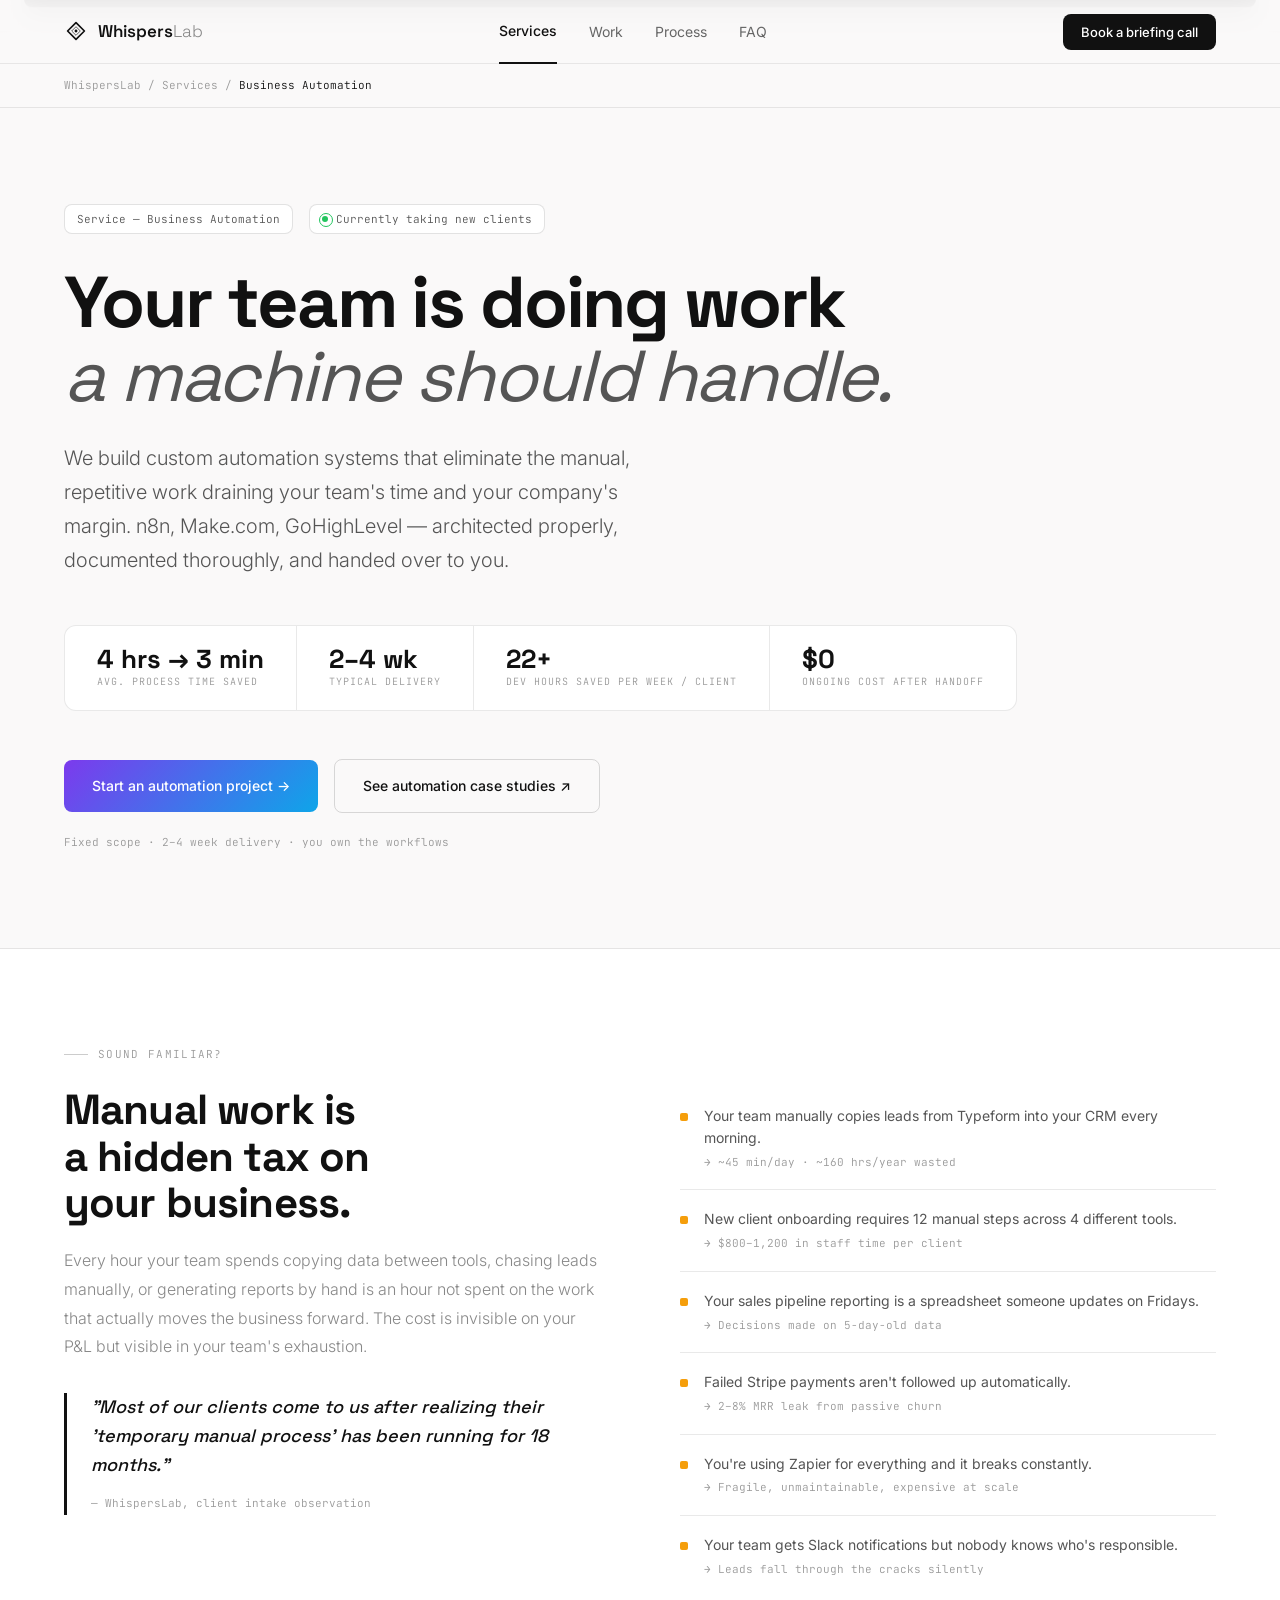
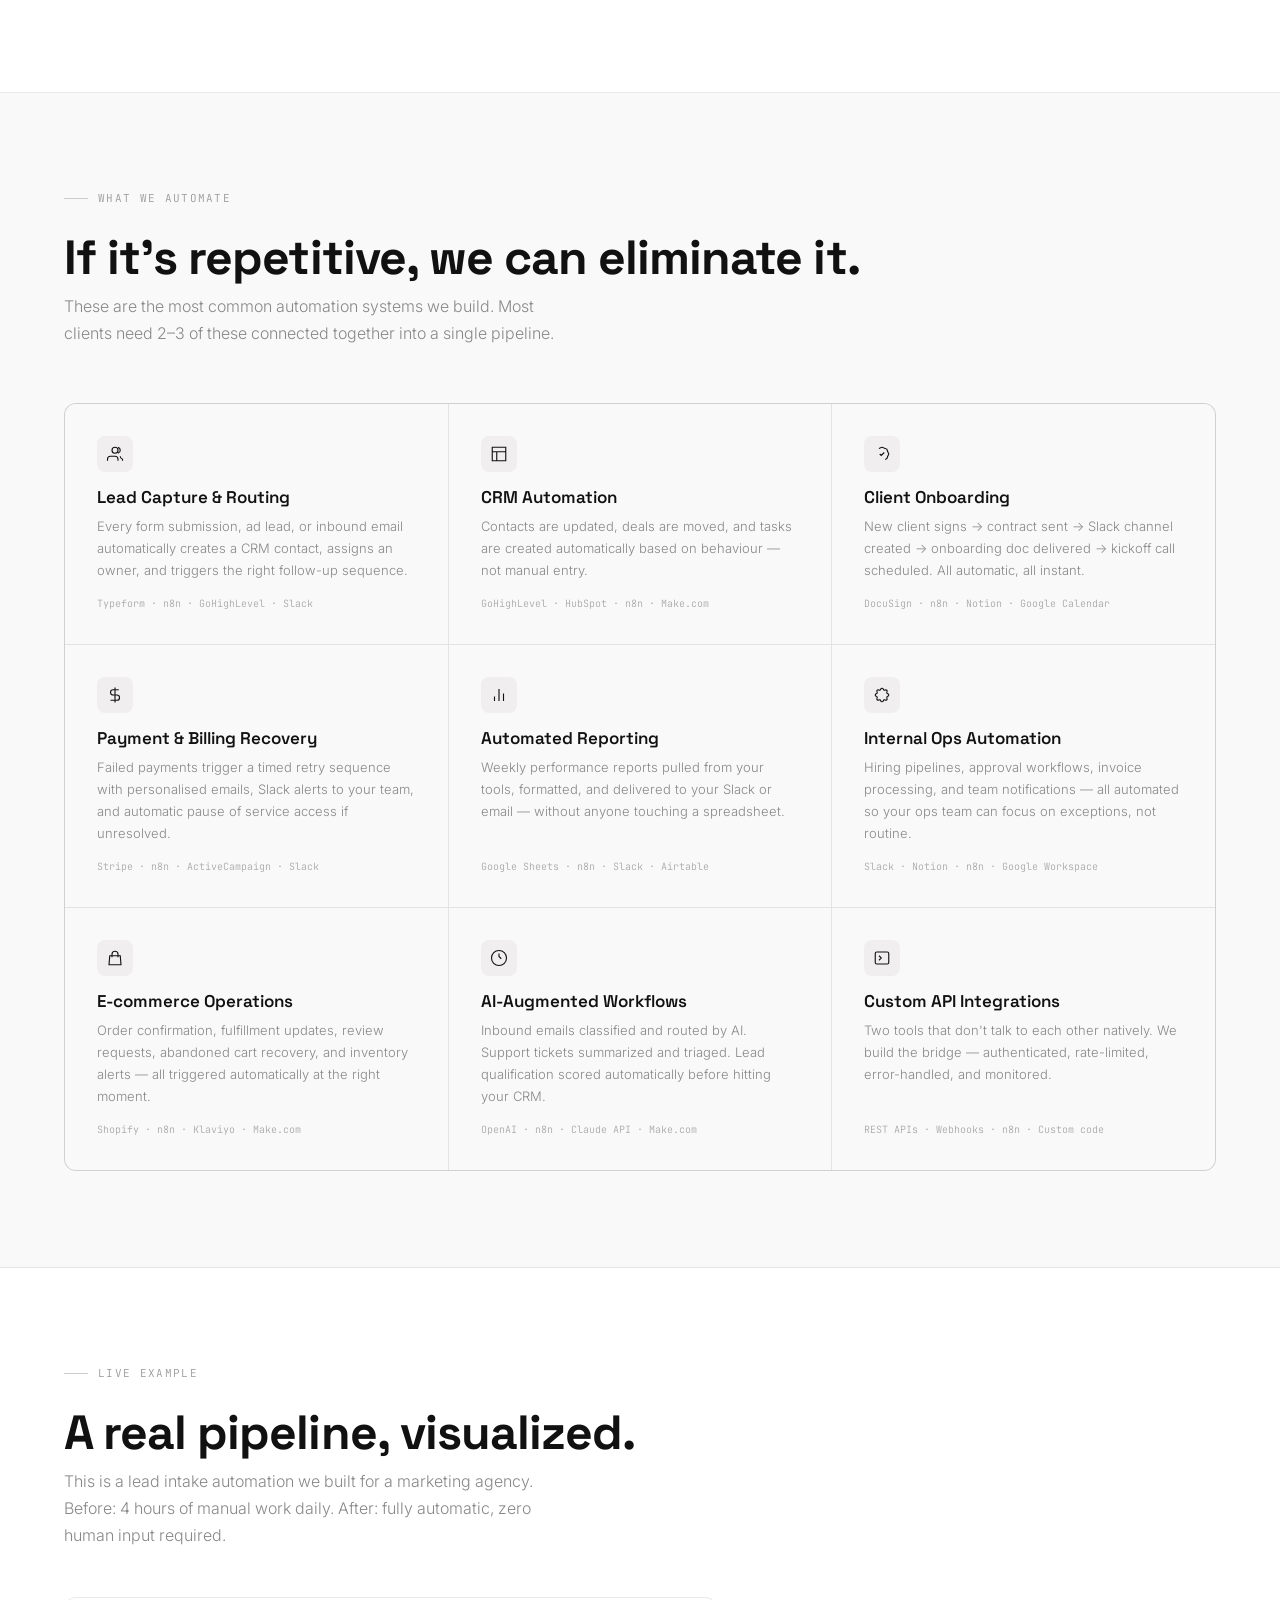
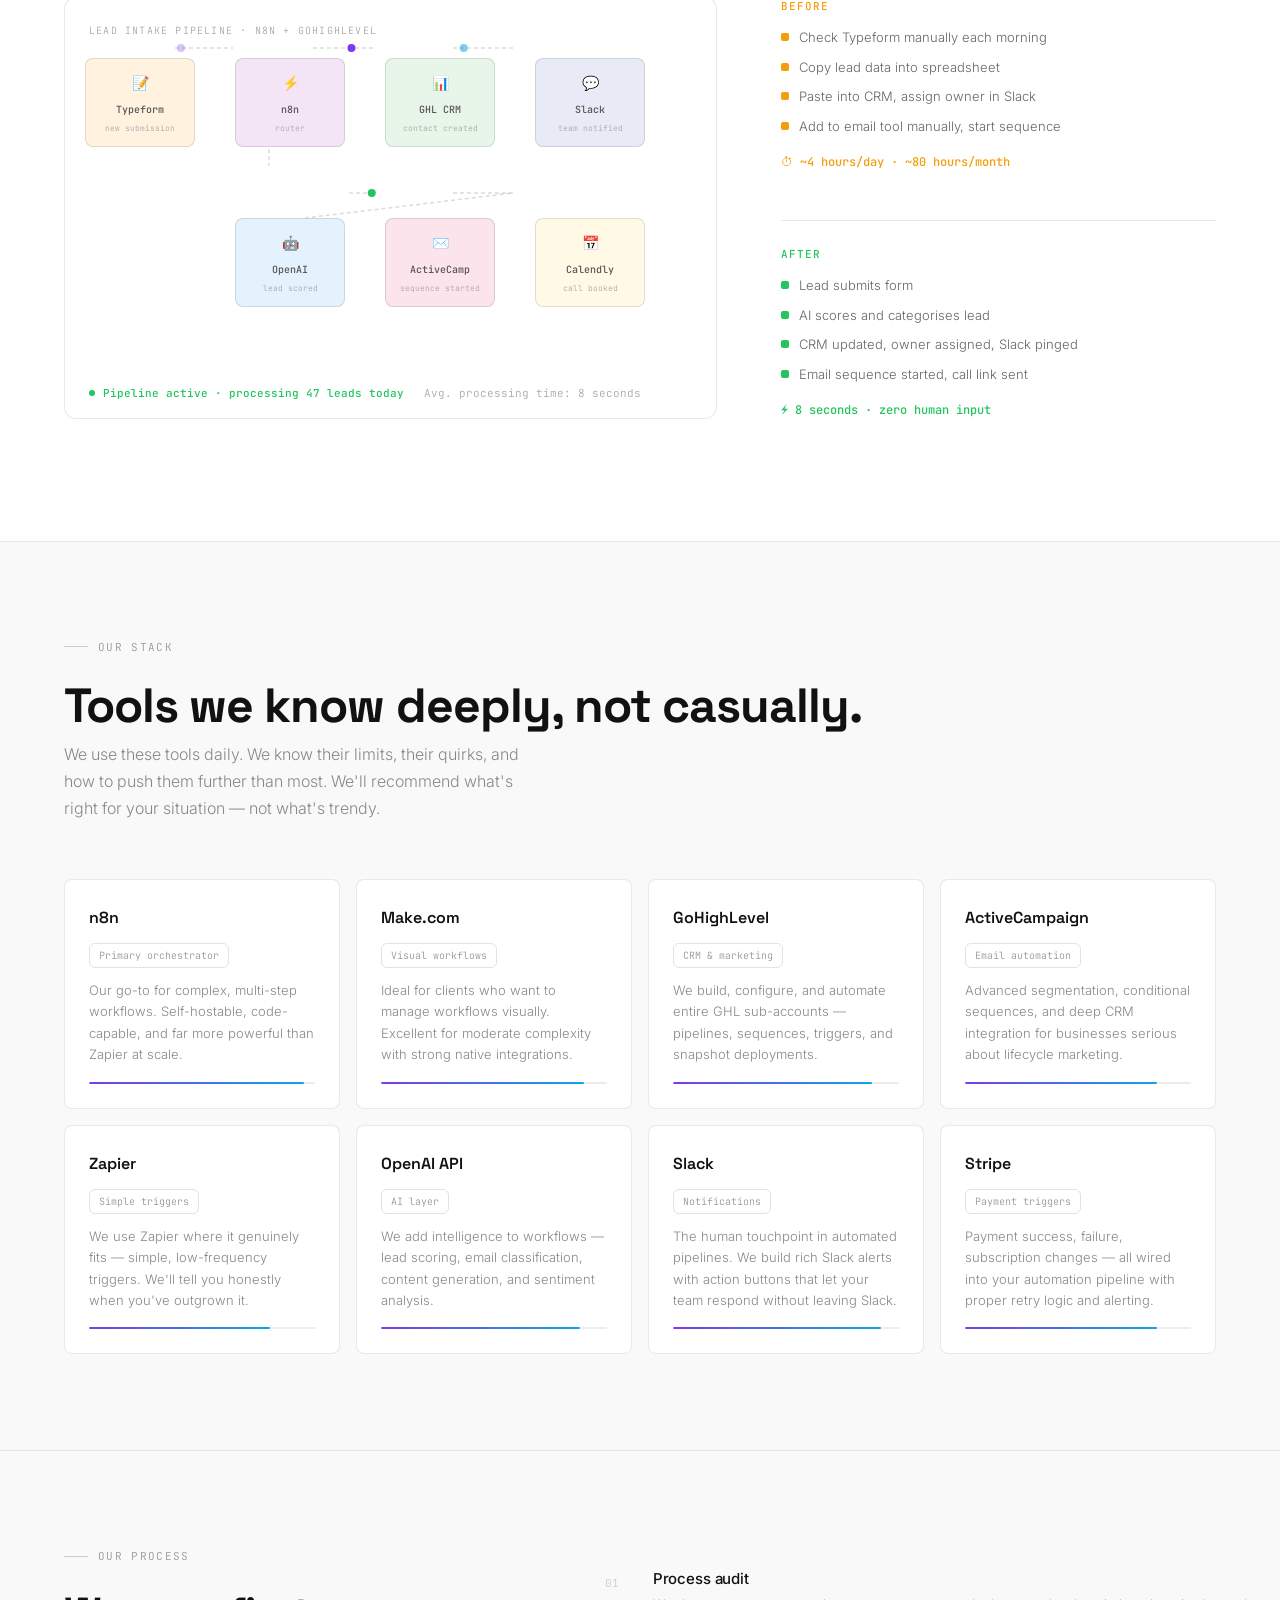
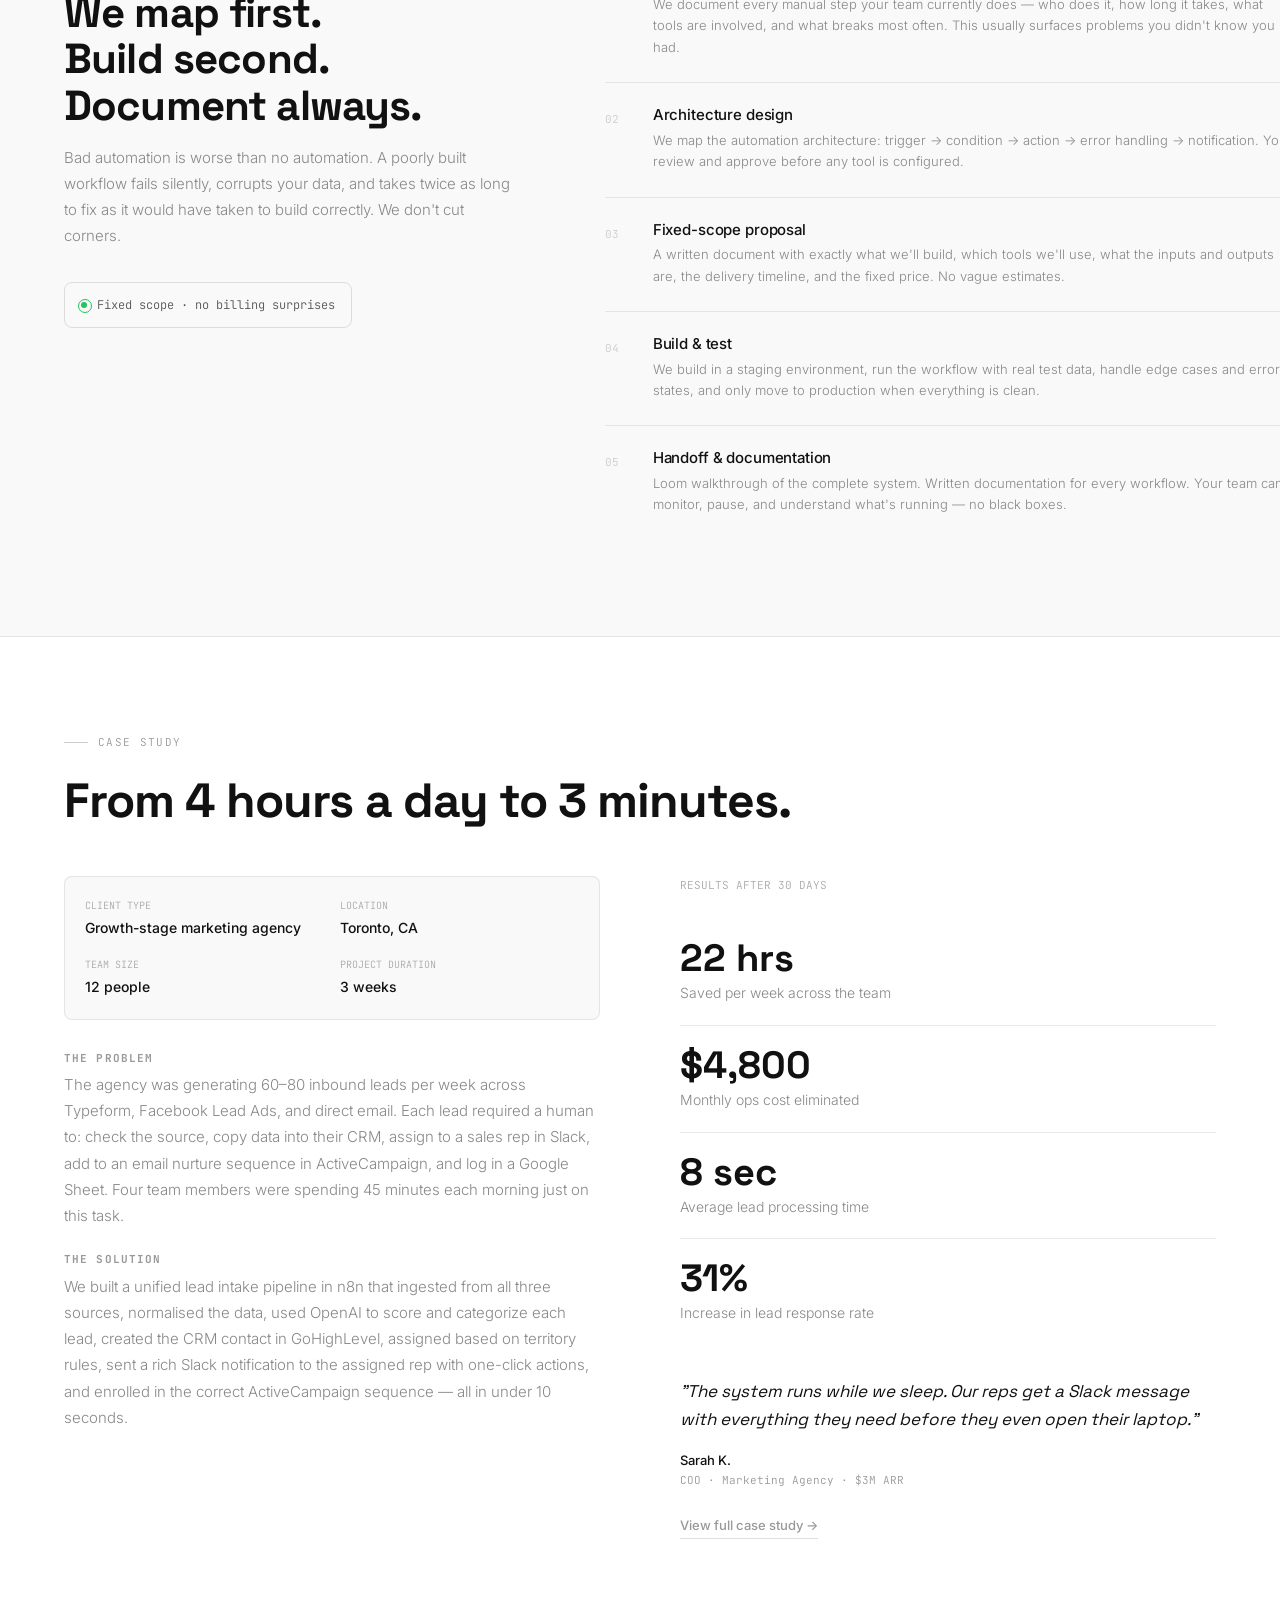
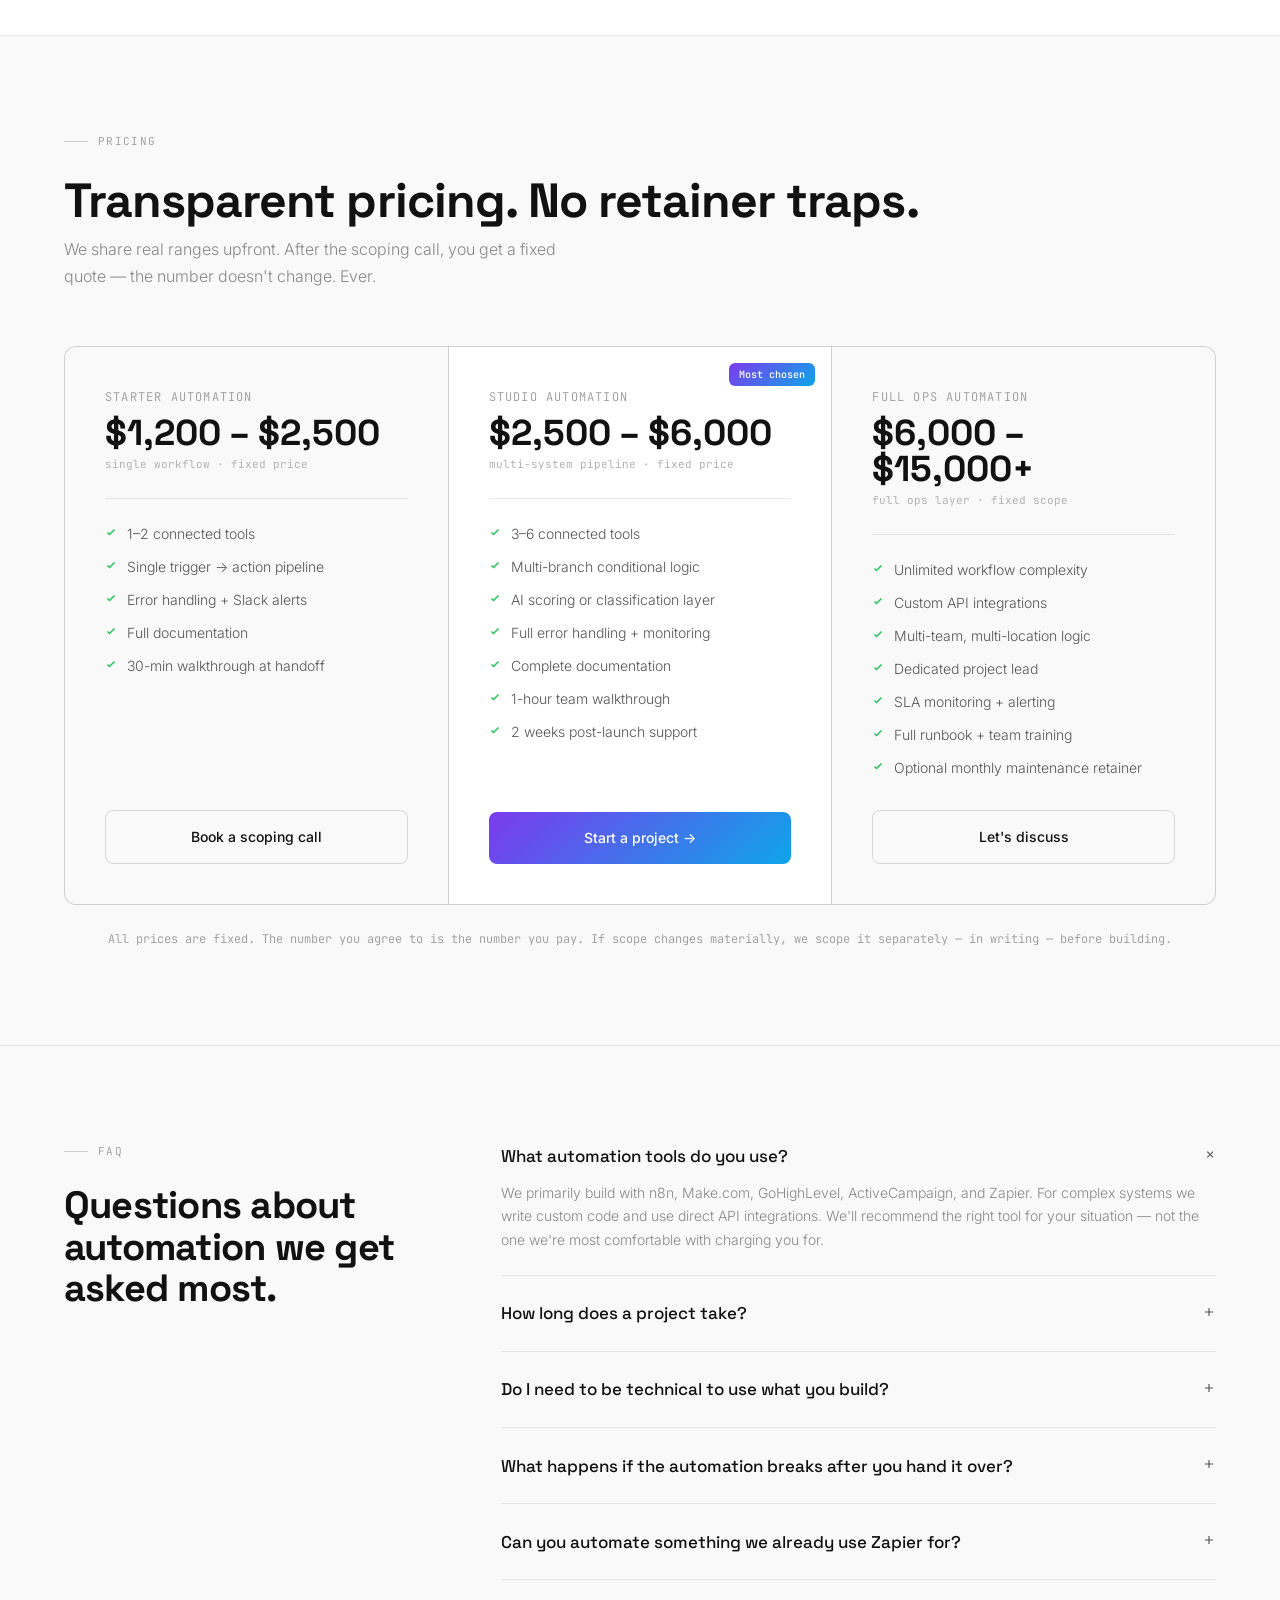
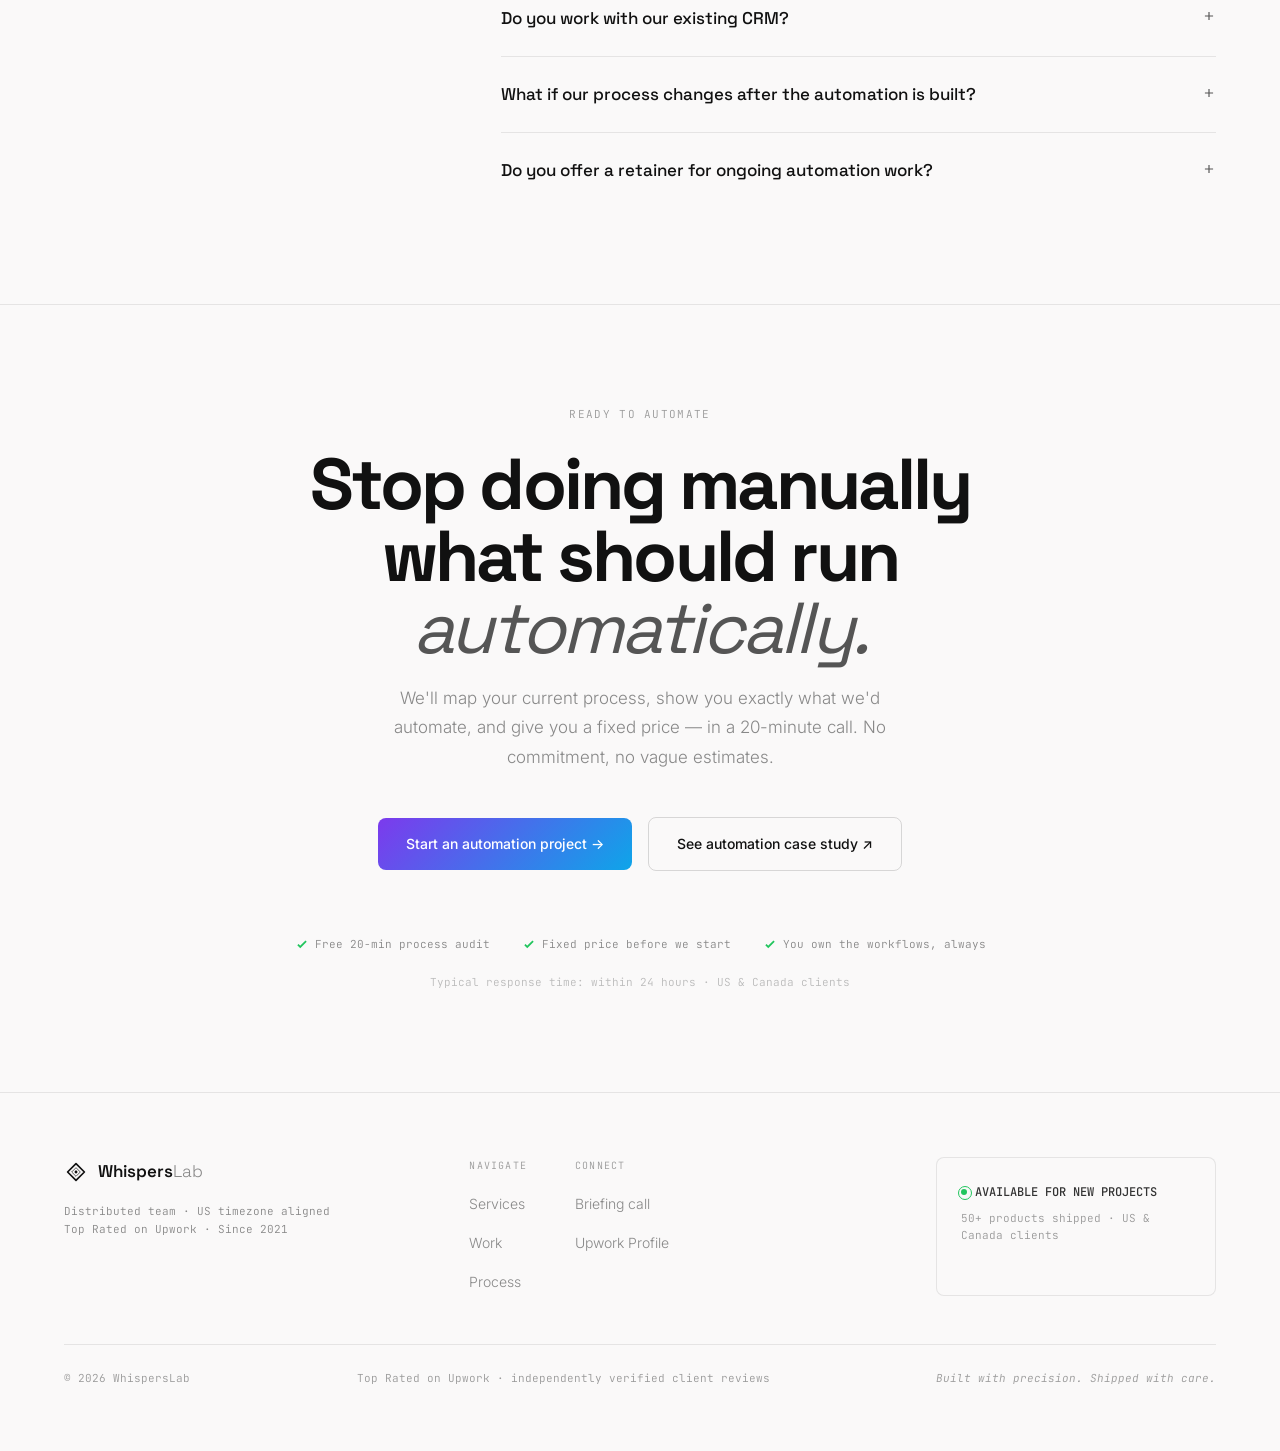
==== automation.html @ dc3f870b "feat: initialize Whispers Lab homepage project Set up the project structure with Vite, React, Tailwi" ====
<!DOCTYPE html>
<html lang="en">
<head>
  <meta charset="UTF-8">
  <meta name="viewport" content="width=device-width, initial-scale=1.0">
  <title>Business Automation Services — WhispersLab | n8n, Make.com, GoHighLevel</title>
  <meta name="description" content="WhispersLab builds custom business automation systems using n8n, Make.com, GoHighLevel, and ActiveCampaign. We turn hours of manual work into minutes — fixed scope, dedicated team, US & Canada clients.">
  <meta name="keywords" content="business automation agency, n8n automation, GoHighLevel automation, Make.com workflows, workflow automation for agencies, CRM automation, lead automation, marketing automation agency">
  <meta property="og:title" content="Business Automation Services — WhispersLab">
  <meta property="og:description" content="Custom automation systems that run your business while you sleep. n8n, Make.com, GoHighLevel — fixed scope, real team.">
  <meta property="og:type" content="website">
  <link rel="canonical" href="https://whisperslab.com/services/automation">

  <!-- Google Fonts -->
  <link rel="preconnect" href="https://fonts.googleapis.com">
  <link rel="preconnect" href="https://fonts.gstatic.com" crossorigin>
  <link href="https://fonts.googleapis.com/css2?family=Space+Grotesk:wght@400;500;600;700&family=Inter:wght@300;400;500;600&family=JetBrains+Mono:wght@400;500&display=swap" rel="stylesheet">

  <style>
    :root {
      --bg: #faf9f9;
      --bg-2: #ffffff;
      --bg-3: #f5f3f3;
      --text: #111111;
      --text-2: #555555;
      --text-3: #888888;
      --text-4: #aaaaaa;
      --border: rgba(17,17,17,0.09);
      --border-2: rgba(17,17,17,0.15);
      --accent: #7c3aed;
      --accent-2: #0ea5e9;
      --green: #22c55e;
      --amber: #f59e0b;
      --gradient: linear-gradient(135deg, #7c3aed, #0ea5e9);
    }

    * {
      box-sizing: border-box;
      margin: 0;
      padding: 0;
    }

    html {
      scroll-behavior: smooth;
    }

    body {
      background-color: var(--bg);
      color: var(--text-2);
      font-family: 'Inter', sans-serif;
      font-weight: 300;
      line-height: 1.7;
      text-align: left;
      -webkit-font-smoothing: antialiased;
    }

    /* Container Utility */
    .container {
      width: 100%;
      max-width: 1280px;
      margin: 0 auto;
      padding: 0 64px;
    }

    @media (max-width: 768px) {
      .container {
        padding: 0 24px;
      }
    }

    /* Typography & Display */
    h1, h2, h3, h4 {
      font-family: 'Space Grotesk', sans-serif;
      font-weight: 700;
      color: var(--text);
      line-height: 1.1;
    }

    .italic-serif {
      font-family: 'Space Grotesk', sans-serif;
      font-style: italic;
      font-weight: 400;
      color: var(--text-2);
    }

    .mono {
      font-family: 'JetBrains Mono', monospace;
      font-weight: 400;
      font-size: 11px;
    }

    /* Section Styling */
    section {
      padding: 96px 0;
      border-bottom: 1px solid var(--border);
    }

    /* Section Headers */
    .section-label {
      display: flex;
      align-items: center;
      gap: 10px;
      margin-bottom: 24px;
    }

    .label-line {
      width: 24px;
      height: 1px;
      background: #cccccc;
      flex-shrink: 0;
    }

    .label-text {
      font-family: 'JetBrains Mono', monospace;
      font-size: 11px;
      color: #999999;
      text-transform: uppercase;
      letter-spacing: 0.12em;
    }

    /* Primary and Secondary CTA Buttons */
    .btn-primary {
      display: inline-flex;
      align-items: center;
      justify-content: center;
      background: var(--gradient);
      color: #ffffff;
      font-family: 'Inter', sans-serif;
      font-weight: 500;
      font-size: 14px;
      padding: 14px 28px;
      border-radius: 8px;
      text-decoration: none;
      transition: opacity 0.2s ease, transform 0.2s ease;
      border: none;
      cursor: pointer;
    }

    .btn-primary:hover {
      opacity: 0.95;
      transform: translateY(-1px);
    }

    .btn-primary:active {
      transform: translateY(1px);
    }

    .btn-secondary {
      display: inline-flex;
      align-items: center;
      justify-content: center;
      background: #111111;
      color: #ffffff;
      font-family: 'Inter', sans-serif;
      font-weight: 500;
      font-size: 14px;
      padding: 14px 28px;
      border-radius: 8px;
      text-decoration: none;
      transition: background 0.2s ease, transform 0.2s ease;
      border: none;
      cursor: pointer;
    }

    .btn-secondary:hover {
      background: #252528;
      transform: translateY(-1px);
    }

    .btn-secondary:active {
      transform: translateY(1px);
    }

    .btn-outline {
      display: inline-flex;
      align-items: center;
      justify-content: center;
      background: transparent;
      color: var(--text);
      font-family: 'Inter', sans-serif;
      font-weight: 500;
      font-size: 14px;
      padding: 14px 28px;
      border-radius: 8px;
      border: 1px solid var(--border-2);
      text-decoration: none;
      transition: background 0.2s, border-color 0.2s, transform 0.2s;
    }

    .btn-outline:hover {
      background: rgba(17,17,17,0.03);
      border-color: var(--text);
      transform: translateY(-1px);
    }

    /* SECTION 1 - NAVIGATION */
    header.sticky-nav {
      position: fixed;
      top: 0;
      left: 0;
      right: 0;
      height: 64px;
      background: rgba(250, 249, 249, 0.92);
      backdrop-filter: blur(12px);
      border-bottom: 1px solid rgba(17, 17, 17, 0.08);
      z-index: 1000;
      transition: border-bottom-color 0.2s ease;
    }

    .nav-container {
      display: flex;
      justify-content: space-between;
      align-items: center;
      height: 100%;
      max-width: 1280px;
      margin: 0 auto;
      padding: 0 64px;
    }

    @media (max-width: 768px) {
      .nav-container {
        padding: 0 24px;
      }
    }

    /* Navigation Logo */
    .brand-logo {
      display: flex;
      align-items: center;
      gap: 10px;
      text-decoration: none;
      color: var(--text);
      font-family: 'Space Grotesk', sans-serif;
      font-weight: 600;
      font-size: 17px;
    }

    .brand-logo svg {
      width: 24px;
      height: 24px;
    }

    /* Links Center */
    .nav-links {
      display: flex;
      align-items: center;
      gap: 32px;
    }

    .nav-links a {
      text-decoration: none;
      font-family: 'Inter', sans-serif;
      font-weight: 400;
      font-size: 14px;
      color: #666;
      transition: color 0.2s ease;
      padding: 20px 0;
    }

    .nav-links a:hover {
      color: var(--text);
    }

    .nav-links a.active {
      color: var(--text);
      border-bottom: 2px solid var(--text);
      font-weight: 500;
    }

    .nav-briefing-btn {
      background: #111111;
      color: #ffffff;
      text-decoration: none;
      font-family: 'Inter', sans-serif;
      font-weight: 500;
      font-size: 13px;
      padding: 10px 18px;
      border-radius: 8px;
      transition: background 0.2s ease;
    }

    .nav-briefing-btn:hover {
      background: #222222;
    }

    /* Mobile Menu Toggle */
    .mobile-menu-btn {
      display: none;
      background: none;
      border: none;
      cursor: pointer;
      color: var(--text);
    }

    @media (max-width: 768px) {
      .nav-links {
        display: none;
      }
      .nav-briefing-btn {
        display: none;
      }
      .mobile-menu-btn {
        display: block;
      }
    }

    /* Breadcrumbs Widget Bar */
    .breadcrumb-bar {
      margin-top: 64px;
      border-bottom: 1px solid var(--border);
      padding: 12px 64px;
      background: var(--bg);
    }

    .breadcrumb-content {
      max-width: 1280px;
      margin: 0 auto;
      font-family: 'JetBrains Mono', monospace;
      font-size: 11px;
      color: #999999;
    }

    .breadcrumb-content a {
      color: #999999;
      text-decoration: none;
      transition: color 0.15s ease;
    }

    .breadcrumb-content a:hover {
      color: var(--text);
    }

    .breadcrumb-content .current {
      color: var(--text);
    }

    @media (max-width: 768px) {
      .breadcrumb-bar {
        padding: 12px 24px;
      }
    }

    /* Section 2: HERO */
    .hero-section {
      padding: 96px 0;
      border-bottom: 1px solid var(--border);
      background-color: var(--bg);
    }

    .hero-eyebrow {
      display: flex;
      align-items: center;
      gap: 16px;
      margin-bottom: 32px;
      flex-wrap: wrap;
    }

    .hero-badge {
      font-family: 'JetBrains Mono', monospace;
      font-size: 11px;
      border: 1px solid rgba(17,17,17,0.12);
      border-radius: 8px;
      padding: 5px 12px;
      color: #555555;
      display: inline-flex;
      align-items: center;
      gap: 8px;
      background: var(--bg-2);
    }

    .pulse-dot {
      width: 6px;
      height: 6px;
      background-color: var(--green);
      border-radius: 50%;
      position: relative;
    }

    .pulse-dot::after {
      content: '';
      position: absolute;
      top: -3px;
      left: -3px;
      width: 12px;
      height: 12px;
      border: 1px solid var(--green);
      border-radius: 50%;
      animation: pulse-ring 2s infinite ease-out;
    }

    @keyframes pulse-ring {
      0% { transform: scale(0.5); opacity: 1; }
      100% { transform: scale(1.8); opacity: 0; }
    }

    .hero-title {
      font-size: 72px;
      letter-spacing: -0.03em;
      line-height: 1.02;
      max-width: 900px;
      margin-bottom: 28px;
    }

    .hero-sub {
      font-size: 20px;
      color: var(--text-2);
      line-height: 1.7;
      max-width: 620px;
      margin-bottom: 48px;
    }

    /* Hero Stats Bar */
    .stats-row {
      display: flex;
      border: 1px solid var(--border);
      border-radius: 12px;
      overflow: hidden;
      width: fit-content;
      margin-bottom: 48px;
      background-color: var(--bg-2);
    }

    .stat-cell {
      padding: 20px 32px;
      border-right: 1px solid var(--border);
    }

    .stat-cell:last-child {
      border-right: none;
    }

    .stat-num {
      font-family: 'Space Grotesk', sans-serif;
      font-weight: 700;
      font-size: 26px;
      color: var(--text);
      line-height: 1;
      margin-bottom: 1px;
    }

    .stat-label {
      font-family: 'JetBrains Mono', monospace;
      font-size: 10px;
      color: #999999;
      text-transform: uppercase;
      letter-spacing: 0.1em;
    }

    .hero-ctas {
      display: flex;
      align-items: center;
      gap: 16px;
      margin-bottom: 20px;
      flex-wrap: wrap;
    }

    .hero-micro-notes {
      font-family: 'JetBrains Mono', monospace;
      font-size: 11px;
      color: #999999;
    }

    @media (max-width: 991px) {
      .stats-row {
        flex-direction: column;
        width: 100%;
      }
      .stat-cell {
        border-right: none;
        border-bottom: 1px solid var(--border);
      }
      .stat-cell:last-child {
        border-bottom: none;
      }
    }

    @media (max-width: 768px) {
      .hero-title {
        font-size: 40px;
      }
      .hero-sub {
        font-size: 16px;
      }
    }

    /* SECTION 3 - PAIN SECTION */
    .pain-section {
      background-color: #ffffff;
    }

    .pain-grid {
      display: grid;
      grid-template-columns: 1fr 1fr;
      gap: 80px;
      align-items: start;
    }

    .pain-left h2 {
      font-size: 42px;
      letter-spacing: -0.02em;
      line-height: 1.1;
      margin-bottom: 20px;
    }

    .pain-left .body {
      font-size: 16px;
      color: var(--text-3);
      line-height: 1.8;
      margin-bottom: 32px;
    }

    .pull-quote {
      border-left: 3px solid var(--text);
      padding-left: 24px;
      margin-top: 32px;
    }

    .pull-quote p {
      font-family: 'Space Grotesk', sans-serif;
      font-weight: 500;
      font-size: 18px;
      line-height: 1.6;
      font-style: italic;
      color: var(--text);
      margin-bottom: 8px;
    }

    .pull-quote span {
      font-family: 'JetBrains Mono', monospace;
      font-size: 11px;
      color: #999999;
    }

    .pain-right-list {
      display: flex;
      flex-direction: column;
    }

    .pain-item {
      display: flex;
      align-items: flex-start;
      gap: 16px;
      padding: 18px 0;
      border-bottom: 1px solid var(--border);
    }

    .pain-item:last-child {
      border-bottom: none;
    }

    .square-indicator {
      width: 8px;
      height: 8px;
      border-radius: 2px;
      background-color: var(--amber);
      margin-top: 8px;
      flex-shrink: 0;
    }

    .pain-content {
      display: flex;
      flex-direction: column;
    }

    .pain-text {
      font-family: 'Inter', sans-serif;
      font-weight: 400;
      font-size: 14px;
      color: #555555;
      line-height: 1.55;
    }

    .pain-cost {
      font-family: 'JetBrains Mono', monospace;
      font-size: 11px;
      color: #999999;
      margin-top: 4px;
    }

    @media (max-width: 900px) {
      .pain-grid {
        grid-template-columns: 1fr;
        gap: 48px;
      }
    }

    /* SECTION 4 - WHAT WE AUTOMATE */
    .use-case-grid {
      display: grid;
      grid-template-columns: repeat(3, 1fr);
      gap: 1px;
      background-color: var(--border);
      border: 1px solid var(--border);
      border-radius: 12px;
      overflow: hidden;
      margin-top: 56px;
    }

    .use-case-heading-container h2 {
      font-size: 48px;
      letter-spacing: -0.02em;
      margin-bottom: 8px;
    }

    .use-case-sub {
      font-size: 16px;
      color: var(--text-3);
      max-width: 500px;
      margin-bottom: 56px;
    }

    .use-case-card {
      background-color: #faf9f9;
      padding: 32px;
      transition: background-color 0.2s ease;
      display: flex;
      flex-direction: column;
    }

    .use-case-card:hover {
      background-color: #f5f3f3;
    }

    .icon-container {
      width: 36px;
      height: 36px;
      border-radius: 8px;
      background-color: #f0eeee;
      display: flex;
      align-items: center;
      justify-content: center;
      margin-bottom: 16px;
    }

    .icon-container svg {
      stroke: var(--text);
      fill: none;
      stroke-width: 1.5;
      width: 18px;
      height: 18px;
    }

    .use-case-card h3 {
      font-size: 17px;
      font-weight: 600;
      margin-bottom: 8px;
    }

    .use-case-card p {
      font-size: 13px;
      color: var(--text-3);
      line-height: 1.7;
      flex-grow: 1;
    }

    .use-case-tools {
      font-family: 'JetBrains Mono', monospace;
      font-size: 10px;
      color: #aaaaaa;
      margin-top: 14px;
    }

    @media (max-width: 991px) {
      .use-case-grid {
        grid-template-columns: repeat(2, 1fr);
      }
    }

    @media (max-width: 768px) {
      .use-case-grid {
        grid-template-columns: 1fr;
      }
      .use-case-heading-container h2 {
        font-size: 32px;
      }
    }

    /* SECTION 5 - LIVE WORKFLOW DEMO */
    .demo-section {
      background-color: #ffffff;
    }

    .demo-heading h2 {
      font-size: 48px;
      letter-spacing: -0.02em;
      margin-bottom: 8px;
    }

    .demo-sub {
      font-size: 16px;
      color: var(--text-3);
      max-width: 500px;
      margin-bottom: 48px;
    }

    .demo-grid {
      display: grid;
      grid-template-columns: 3fr 2fr;
      gap: 64px;
      align-items: start;
    }

    /* Workflow Canvas (Left) */
    .canvas-scroll-container {
      overflow-x: auto;
      width: 100%;
      border: 1px solid rgba(17,17,17,0.09);
      border-radius: 12px;
      background-color: #ffffff;
    }

    .canvas-wrapper {
      position: relative;
      width: 600px;
      height: 420px;
      padding: 24px;
    }

    .canvas-title {
      font-family: 'JetBrains Mono', monospace;
      font-size: 10px;
      color: #aaaaaa;
      text-transform: uppercase;
      letter-spacing: 0.12em;
      margin-bottom: 24px;
      position: absolute;
      top: 24px;
      left: 24px;
    }

    /* Direct Node styling */
    .node {
      position: absolute;
      background: #ffffff;
      border: 1px solid rgba(17,17,17,0.12);
      border-radius: 8px;
      padding: 10px 14px;
      display: flex;
      flex-direction: column;
      align-items: center;
      gap: 4px;
      min-width: 110px;
      text-align: center;
      transition: all 0.3s ease;
      z-index: 10;
    }

    .node-icon {
      width: 28px;
      height: 28px;
      border-radius: 6px;
      display: flex;
      align-items: center;
      justify-content: center;
      font-size: 14px;
    }

    .node-name {
      font-family: 'JetBrains Mono', monospace;
      font-weight: 500;
      font-size: 10px;
      color: #555555;
    }

    .node-status {
      font-family: 'JetBrains Mono', monospace;
      font-size: 8px;
      color: #aaaaaa;
    }

    /* Node positioning */
    .node-0 { top: 60px; left: 20px; background-color: #FFF3E0; }
    .node-1 { top: 60px; left: 170px; background-color: #F3E5F5; }
    .node-2 { top: 60px; left: 320px; background-color: #E8F5E9; }
    .node-3 { top: 220px; left: 170px; background-color: #E3F2FD; }
    .node-4 { top: 220px; left: 320px; background-color: #FCE4EC; }
    .node-5 { top: 60px; left: 470px; background-color: #E8EAF6; }
    .node-6 { top: 220px; left: 470px; background-color: #FFF9E6; }

    /* SVG Overlay connector lines */
    .svg-overlay {
      position: absolute;
      inset: 0;
      width: 100%;
      height: 100%;
      pointer-events: none;
      z-index: 1;
    }

    .canvas-status-row {
      position: absolute;
      bottom: 16px;
      left: 24px;
      right: 24px;
      display: flex;
      justify-content: space-between;
      align-items: center;
    }

    .canvas-status-left {
      display: flex;
      align-items: center;
      gap: 8px;
      color: var(--green);
      font-family: 'JetBrains Mono', monospace;
      font-size: 11px;
      font-weight: 500;
    }

    .canvas-status-left .mini-dot {
      width: 6px;
      height: 6px;
      background-color: var(--green);
      border-radius: 50%;
      display: inline-block;
      animation: heart-rev 1.5s infinite ease-in-out;
    }

    @keyframes heart-rev {
      0%, 100% { opacity: 0.3; }
      50% { opacity: 1; }
    }

    .canvas-status-right {
      font-family: 'JetBrains Mono', monospace;
      font-size: 11px;
      color: #aaaaaa;
    }

    /* Before vs After Lists (Right) */
    .breakdown-row {
      display: flex;
      flex-direction: column;
    }

    .breakdown-half {
      margin-bottom: 24px;
    }

    .breakdown-label {
      font-family: 'JetBrains Mono', monospace;
      font-size: 11px;
      font-weight: 500;
      text-transform: uppercase;
      letter-spacing: 0.1em;
      margin-bottom: 12px;
      display: block;
    }

    .breakdown-label.before { color: var(--amber); }
    .breakdown-label.after { color: var(--green); }

    .breakdown-list {
      display: flex;
      flex-direction: column;
      gap: 10px;
      margin-bottom: 16px;
    }

    .breakdown-li {
      display: flex;
      align-items: flex-start;
      gap: 10px;
    }

    .indicator-sm {
      width: 8px;
      height: 8px;
      border-radius: 2px;
      margin-top: 5px;
      flex-shrink: 0;
    }

    .indicator-sm.amber { background: var(--amber); }
    .indicator-sm.green { background: var(--green); }

    .breakdown-li p {
      font-size: 13px;
      color: #666666;
      line-height: 1.5;
    }

    .breakdown-summary {
      font-family: 'JetBrains Mono', monospace;
      font-size: 12px;
      font-weight: 500;
    }

    .breakdown-summary.amber { color: var(--amber); }
    .breakdown-summary.green { color: var(--green); }

    .demo-divider {
      height: 1px;
      background-color: var(--border);
      margin: 24px 0;
    }

    @media (max-width: 900px) {
      .demo-grid {
        grid-template-columns: 1fr;
        gap: 48px;
      }
    }

    /* SECTION 6 - TOOLS WE USE */
    .tools-intro h2 {
      font-size: 48px;
      letter-spacing: -0.02em;
      margin-bottom: 8px;
    }

    .tools-sub {
      font-size: 16px;
      color: var(--text-3);
      max-width: 480px;
      margin-bottom: 56px;
    }

    .tools-grid {
      display: grid;
      grid-template-columns: repeat(4, 1fr);
      gap: 16px;
    }

    .tool-card {
      background-color: #ffffff;
      border: 1px solid var(--border);
      border-radius: 8px;
      padding: 24px;
      display: flex;
      flex-direction: column;
      gap: 12px;
      transition: background-color 0.2s ease, border-color 0.2s ease;
    }

    .tool-card:hover {
      background-color: #f5f3f3;
      border-color: var(--border-2);
    }

    .tool-logo-row {
      display: flex;
      align-items: center;
      gap: 10px;
    }

    .tool-logo-row img {
      width: 28px;
      height: 28px;
      object-fit: contain;
      filter: grayscale(0.2);
    }

    .tool-logo-row .tool-name {
      font-family: 'Space Grotesk', sans-serif;
      font-weight: 600;
      font-size: 16px;
      color: var(--text);
    }

    .tool-role {
      font-family: 'JetBrains Mono', monospace;
      font-size: 10px;
      color: #999999;
      border: 1px solid rgba(17,17,17,0.12);
      border-radius: 6px;
      padding: 3px 9px;
      width: fit-content;
    }

    .tool-desc {
      font-size: 13px;
      color: var(--text-3);
      line-height: 1.65;
      flex-grow: 1;
    }

    .proficiency-container {
      margin-top: 4px;
    }

    .proficiency-bar {
      height: 2px;
      background: rgba(17,17,17,0.08);
      border-radius: 2px;
      width: 100%;
      position: relative;
      overflow: hidden;
    }

    .bar-fill {
      height: 100%;
      background: var(--gradient);
      border-radius: 2px;
      position: absolute;
      top: 0;
      left: 0;
      width: 0%; /* Animated via JS */
    }

    @media (max-width: 991px) {
      .tools-grid {
        grid-template-columns: repeat(2, 1fr);
      }
    }

    @media (max-width: 576px) {
      .tools-grid {
        grid-template-columns: 1fr;
      }
    }

    /* SECTION 7 - PROCESS */
    .process-grid {
      display: grid;
      grid-template-columns: 40% 60%;
      gap: 80px;
      align-items: start;
    }

    .process-left h2 {
      font-size: 42px;
      letter-spacing: -0.02em;
      line-height: 1.1;
      margin-bottom: 16px;
    }

    .process-left p {
      font-size: 15px;
      color: var(--text-3);
      line-height: 1.75;
      margin-bottom: 32px;
    }

    .process-badge {
      display: inline-flex;
      align-items: center;
      gap: 10px;
      border: 1px solid rgba(17,17,17,0.12);
      border-radius: 8px;
      padding: 12px 16px;
    }

    .process-badge span {
      font-family: 'JetBrains Mono', monospace;
      font-size: 12px;
      color: #555555;
    }

    .process-list {
      display: flex;
      flex-direction: column;
    }

    .process-step {
      display: flex;
      gap: 24px;
      padding: 24px 0;
      border-top: 1px solid var(--border);
    }

    .process-step:first-child {
      border-top: none;
    }

    .process-num {
      font-family: 'JetBrains Mono', monospace;
      font-size: 11px;
      color: #cccccc;
      padding-top: 3px;
      min-width: 24px;
    }

    .process-step-title {
      font-family: 'Inter', sans-serif;
      font-weight: 500;
      font-size: 15px;
      color: var(--text);
      margin-bottom: 6px;
      letter-spacing: -0.01em;
    }

    .process-step-desc {
      font-size: 13px;
      color: var(--text-3);
      line-height: 1.65;
    }

    @media (max-width: 900px) {
      .process-grid {
        grid-template-columns: 1fr;
        gap: 48px;
      }
    }

    /* SECTION 8 - CASE STUDY SPOTLIGHT */
    .case-section {
      background-color: #ffffff;
    }

    .case-title-row h2 {
      font-size: 48px;
      letter-spacing: -0.02em;
      margin-bottom: 24px;
    }

    .case-grid {
      display: grid;
      grid-template-columns: 1fr 1fr;
      gap: 80px;
      align-items: start;
      margin-top: 48px;
    }

    .context-box {
      border: 1px solid var(--border);
      border-radius: 8px;
      padding: 20px;
      margin-bottom: 32px;
      display: grid;
      grid-template-columns: 1fr 1fr;
      gap: 16px;
      background: var(--bg);
    }

    .context-cell {
      display: flex;
      flex-direction: column;
    }

    .context-label {
      font-family: 'JetBrains Mono', monospace;
      font-size: 10px;
      color: #aaaaaa;
      text-transform: uppercase;
    }

    .context-value {
      font-family: 'Inter', sans-serif;
      font-weight: 500;
      font-size: 14px;
      color: var(--text);
      margin-top: 2px;
    }

    .case-narrative-section h4 {
      font-family: 'JetBrains Mono', monospace;
      font-size: 11px;
      color: #999999;
      text-transform: uppercase;
      letter-spacing: 0.1em;
      margin-bottom: 8px;
    }

    .case-narrative-section p {
      font-size: 15px;
      color: var(--text-3);
      line-height: 1.75;
      margin-bottom: 24px;
    }

    .case-results-header {
      font-family: 'JetBrains Mono', monospace;
      font-size: 11px;
      color: #aaaaaa;
      text-transform: uppercase;
      margin-bottom: 24px;
      display: block;
    }

    .results-list {
      display: flex;
      flex-direction: column;
    }

    .result-stat-item {
      padding: 20px 0;
      border-bottom: 1px solid var(--border);
      display: flex;
      flex-direction: column;
    }

    .result-stat-item:last-child {
      border-bottom: none;
    }

    .result-number {
      font-family: 'Space Grotesk', sans-serif;
      font-weight: 700;
      font-size: 38px;
      color: var(--text);
      line-height: 1;
    }

    .result-label {
      font-size: 14px;
      color: var(--text-3);
      margin-top: 4px;
    }

    .testimonial-pull {
      font-family: 'Space Grotesk', sans-serif;
      font-weight: 400;
      font-size: 17px;
      font-style: italic;
      color: var(--text);
      line-height: 1.65;
      margin-top: 32px;
    }

    .testimonial-author {
      display: flex;
      align-items: center;
      gap: 12px;
      margin-top: 16px;
    }

    .author-img {
      width: 36px;
      height: 36px;
      border-radius: 50%;
      object-fit: cover;
    }

    .author-info {
      display: flex;
      flex-direction: column;
    }

    .author-name {
      font-family: 'Inter', sans-serif;
      font-weight: 500;
      font-size: 13px;
      color: var(--text);
    }

    .author-role {
      font-family: 'JetBrains Mono', monospace;
      font-size: 11px;
      color: #999999;
    }

    .case-link-btn {
      display: inline-block;
      font-family: 'Inter', sans-serif;
      font-weight: 500;
      font-size: 13px;
      color: #999999;
      text-decoration: none;
      border-bottom: 1px solid #dddddd;
      padding-bottom: 2px;
      margin-top: 24px;
      transition: color 0.2s ease, border-color 0.2s ease;
    }

    .case-link-btn:hover {
      color: var(--text);
      border-color: var(--text);
    }

    @media (max-width: 900px) {
      .case-grid {
        grid-template-columns: 1fr;
        gap: 48px;
      }
    }

    /* SECTION 9 - PRICING */
    .pricing-heading h2 {
      font-size: 48px;
      letter-spacing: -0.02em;
      margin-bottom: 8px;
    }

    .pricing-sub {
      font-size: 16px;
      color: var(--text-3);
      max-width: 500px;
      margin-bottom: 56px;
    }

    .pricing-grid {
      display: grid;
      grid-template-columns: repeat(3, 1fr);
      gap: 1px;
      background-color: var(--border);
      border: 1px solid var(--border);
      border-radius: 12px;
      overflow: hidden;
    }

    .pricing-card {
      background-color: #faf9f9;
      padding: 40px;
      display: flex;
      flex-direction: column;
      position: relative;
    }

    .pricing-card.featured {
      background-color: #ffffff;
      box-shadow: 0 0 0 1px var(--border);
    }

    .pricing-badge {
      position: absolute;
      top: 16px;
      right: 16px;
      font-family: 'JetBrains Mono', monospace;
      font-size: 10px;
      background: var(--gradient);
      color: #ffffff;
      border-radius: 6px;
      padding: 3px 10px;
      font-weight: 500;
    }

    .pricing-tier {
      font-family: 'JetBrains Mono', monospace;
      font-size: 12px;
      color: #999999;
      text-transform: uppercase;
      letter-spacing: 0.1em;
      margin-bottom: 8px;
    }

    .pricing-price {
      font-family: 'Space Grotesk', sans-serif;
      font-weight: 700;
      font-size: 36px;
      color: var(--text);
      line-height: 1;
      margin-bottom: 4px;
    }

    .pricing-note {
      font-family: 'JetBrains Mono', monospace;
      font-size: 11px;
      color: #aaaaaa;
      margin-bottom: 24px;
    }

    .pricing-divider {
      height: 1px;
      background-color: var(--border);
      margin-bottom: 24px;
    }

    .pricing-features {
      display: flex;
      flex-direction: column;
      gap: 12px;
      flex-grow: 1;
    }

    .pricing-item {
      display: flex;
      align-items: flex-start;
      gap: 10px;
      font-size: 14px;
      color: #555555;
      line-height: 1.5;
    }

    .pricing-item svg {
      stroke: var(--green);
      flex-shrink: 0;
      margin-top: 3px;
    }

    .pricing-card .btn-primary, .pricing-card .btn-outline {
      margin-top: 32px;
      width: 100%;
    }

    .pricing-disclaimer {
      font-family: 'JetBrains Mono', monospace;
      font-size: 12px;
      color: #999999;
      margin-top: 24px;
      text-align: center;
    }

    @media (max-width: 991px) {
      .pricing-grid {
        grid-template-columns: 1fr;
      }
    }

    /* SECTION 10 - FAQ */
    .faq-grid {
      display: grid;
      grid-template-columns: 1fr 2fr;
      gap: 80px;
      align-items: start;
    }

    .faq-left h2 {
      font-size: 38px;
      letter-spacing: -0.02em;
      line-height: 1.1;
    }

    .faq-accordion {
      display: flex;
      flex-direction: column;
      gap: 0;
    }

    .faq-item {
      border-bottom: 1px solid var(--border);
      cursor: pointer;
      padding: 24px 0;
    }

    .faq-item:first-child {
      padding-top: 0;
    }

    .faq-item:last-child {
      border-bottom: none;
    }

    .faq-header {
      display: flex;
      justify-content: space-between;
      align-items: center;
      gap: 16px;
    }

    .faq-header h3 {
      font-family: 'Space Grotesk', sans-serif;
      font-size: 17px;
      font-weight: 500;
      color: var(--text);
      line-height: 1.3;
    }

    .faq-icon {
      flex-shrink: 0;
      transition: transform 0.2s ease;
    }

    .faq-item.open .faq-icon {
      transform: rotate(45deg);
    }

    .faq-answer {
      max-height: 0;
      overflow: hidden;
      transition: max-height 0.3s ease, margin-top 0.3s ease;
    }

    .faq-item.open .faq-answer {
      max-height: 200px; /* Safe upper limit */
      margin-top: 12px;
    }

    .faq-answer p {
      font-size: 14px;
      color: var(--text-3);
      line-height: 1.65;
    }

    @media (max-width: 900px) {
      .faq-grid {
        grid-template-columns: 1fr;
        gap: 48px;
      }
    }

    /* SECTION 11 - FINAL CTA */
    .final-cta-section {
      padding: 100px 0;
      text-align: center;
    }

    .final-cta-section .reveal {
      display: flex;
      flex-direction: column;
      align-items: center;
    }

    .cta-eyebrow {
      font-family: 'JetBrains Mono', monospace;
      font-size: 11px;
      color: #999999;
      text-transform: uppercase;
      letter-spacing: 0.12em;
      margin-bottom: 24px;
    }

    .cta-title {
      font-size: 72px;
      letter-spacing: -0.04em;
      line-height: 1;
      margin-bottom: 20px;
    }

    .cta-sub {
      font-size: 17px;
      color: var(--text-3);
      line-height: 1.75;
      max-width: 500px;
      margin: 0 auto 44px;
    }

    .cta-buttons {
      display: flex;
      align-items: center;
      justify-content: center;
      gap: 16px;
      margin-bottom: 32px;
      flex-wrap: wrap;
    }

    .cta-trust-row {
      display: flex;
      justify-content: center;
      gap: 32px;
      margin-top: 32px;
      flex-wrap: wrap;
    }

    .trust-item {
      display: flex;
      align-items: center;
      gap: 6px;
      font-family: 'JetBrains Mono', monospace;
      font-size: 11px;
      color: var(--text-3);
    }

    .trust-item svg {
      stroke: var(--green);
    }

    .cta-micro-copy {
      font-family: 'JetBrains Mono', monospace;
      font-size: 11px;
      color: #bbbbbb;
      margin-top: 20px;
    }

    @media (max-width: 768px) {
      .cta-title {
        font-size: 40px;
      }
    }

    /* FOOTER */
    footer {
      border-t: 1px solid var(--border);
      background-color: #faf9f9;
      padding: 64px 0;
    }

    .footer-grid {
      display: grid;
      grid-template-columns: 1fr 1fr 1fr;
      gap: 64px;
      margin-bottom: 48px;
    }

    .footer-col-left {
      display: flex;
      flex-direction: column;
      align-items: flex-start;
    }

    .footer-logo {
      margin-bottom: 16px;
    }

    .footer-desc {
      font-family: 'JetBrains Mono', monospace;
      font-size: 11px;
      color: var(--text-3);
      line-height: 1.65;
    }

    .footer-col-center {
      display: flex;
      gap: 48px;
    }

    .footer-nav-group {
      display: flex;
      flex-direction: column;
    }

    .footer-nav-label {
      font-family: 'JetBrains Mono', monospace;
      font-size: 10px;
      color: #999999;
      text-transform: uppercase;
      letter-spacing: 0.12em;
      margin-bottom: 16px;
    }

    .footer-nav-group ul {
      list-style: none;
      display: flex;
      flex-direction: column;
      gap: 12px;
    }

    .footer-nav-group a {
      font-size: 14px;
      color: var(--text-3);
      text-decoration: none;
      transition: color 0.15s ease;
    }

    .footer-nav-group a:hover {
      color: var(--text);
    }

    .footer-col-right {
      display: flex;
      justify-content: flex-end;
    }

    .availability-box {
      border: 1px solid var(--border);
      border-radius: 8px;
      padding: 24px;
      max-width: 280px;
      background-color: var(--bg);
    }

    .availability-header {
      display: flex;
      align-items: center;
      gap: 8px;
      margin-bottom: 8px;
    }

    .availability-header span {
      font-family: 'JetBrains Mono', monospace;
      font-size: 12px;
      font-weight: 500;
      color: #333333;
      text-transform: uppercase;
    }

    .availability-box p {
      font-family: 'JetBrains Mono', monospace;
      font-size: 11px;
      color: #999999;
      line-height: 1.5;
    }

    .footer-bottom {
      border-top: 1px solid var(--border);
      padding-top: 24px;
      display: flex;
      justify-content: space-between;
      align-items: center;
      flex-wrap: wrap;
      gap: 16px;
    }

    .footer-bottom p {
      font-family: 'JetBrains Mono', monospace;
      font-size: 11px;
      color: #999999;
    }

    .footer-bottom p.italicized {
      font-style: italic;
    }

    @media (max-width: 991px) {
      .footer-grid {
        grid-template-columns: 1fr;
        gap: 40px;
      }
      .footer-col-right {
        justify-content: flex-start;
      }
      .availability-box {
        max-width: 100%;
        width: 100%;
      }
    }

    /* Mobile Navigation menu overlay Drawer styled in raw CSS */
    .mobile-drawer {
      position: fixed;
      top: 64px;
      left: 0;
      width: 100%;
      background: rgba(250, 249, 249, 0.98);
      backdrop-filter: blur(12px);
      box-shadow: 0 10px 15px -3px rgba(0,0,0,0.05);
      border-bottom: 1px solid var(--border);
      transform: translateY(-110%);
      transition: transform 0.3s ease;
      z-index: 999;
      padding: 24px;
    }

    .mobile-drawer.open {
      transform: translateY(0);
    }

    .mobile-links {
      display: flex;
      flex-direction: column;
      gap: 16px;
    }

    .mobile-links a {
      font-family: 'Space Grotesk', sans-serif;
      font-size: 18px;
      font-weight: 500;
      text-decoration: none;
      color: var(--text);
    }

    .mobile-drawer .btn-secondary {
      margin-top: 24px;
      width: 100%;
    }
  </style>
</head>
<body>

  <!-- SECTION 1 - NAVIGATION & BREADCRUMBS -->
  <header class="sticky-nav" id="nav">
    <div class="nav-container">
      <a href="/" class="brand-logo">
        <svg viewBox="0 0 100 100" fill="none" xmlns="http://www.w3.org/2000/svg">
          <path d="M50 15 L85 50 L50 85 L15 50 Z" stroke="#111111" stroke-width="7" stroke-linejoin="round"></path>
          <path d="M50 32 L68 50 L50 68 L32 50 Z" stroke="#111111" stroke-width="4" stroke-linejoin="round" opacity="0.7"></path>
          <circle cx="50" cy="50" r="6" fill="#111111"></circle>
        </svg>
        <span>Whispers<span style="font-weight:300;color:#888;">Lab</span></span>
      </a>

      <nav class="nav-links">
        <a href="/" class="active">Services</a>
        <a href="/#work">Work</a>
        <a href="/#process">Process</a>
        <a href="/#faq">FAQ</a>
      </nav>

      <div>
        <a href="/#cta" class="nav-briefing-btn">Book a briefing call</a>
        <button class="mobile-menu-btn" id="burgerBtn" aria-label="Toggle Menu">
          <svg width="24" height="24" fill="none" stroke="currentColor" stroke-width="2" viewBox="0 0 24 24">
            <path stroke-linecap="round" stroke-linejoin="round" d="M4 6h16M4 12h16M4 18h16"></path>
          </svg>
        </button>
      </div>
    </div>
  </header>

  <!-- Mobile Drawer Menu -->
  <div class="mobile-drawer" id="mobileDrawer">
    <div class="mobile-links">
      <a href="/" onclick="toggleMenu()">Services</a>
      <a href="/#work" onclick="toggleMenu()">Work</a>
      <a href="/#process" onclick="toggleMenu()">Process</a>
      <a href="/#faq" onclick="toggleMenu()">FAQ</a>
      <a href="/#cta" class="btn-secondary" onclick="toggleMenu()">Book briefing call</a>
    </div>
  </div>

  <div class="breadcrumb-bar">
    <div class="breadcrumb-content">
      <a href="/">WhispersLab</a> / 
      <a href="/">Services</a> / 
      <span class="current">Business Automation</span>
    </div>
  </div>

  <!-- SECTION 2 - HERO -->
  <section class="hero-section" id="hero">
    <div class="container">
      <div class="reveal">
        <div class="hero-eyebrow">
          <div class="hero-badge">Service — Business Automation</div>
          <div class="hero-badge">
            <span class="pulse-dot"></span>
            Currently taking new clients
          </div>
        </div>

        <h1 class="hero-title">
          Your team is doing work<br>
          <span class="italic-serif">a machine should handle.</span>
        </h1>

        <p class="hero-sub">
          We build custom automation systems that eliminate the manual, repetitive work draining your team's time and your company's margin. n8n, Make.com, GoHighLevel — architected properly, documented thoroughly, and handed over to you.
        </p>

        <!-- Stats row -->
        <div class="stats-row">
          <div class="stat-cell">
            <div class="stat-num">4 hrs → 3 min</div>
            <div class="stat-label">Avg. process time saved</div>
          </div>
          <div class="stat-cell">
            <div class="stat-num">2–4 wk</div>
            <div class="stat-label">Typical delivery</div>
          </div>
          <div class="stat-cell">
            <div class="stat-num">22+</div>
            <div class="stat-label">Dev hours saved per week / client</div>
          </div>
          <div class="stat-cell">
            <div class="stat-num">$0</div>
            <div class="stat-label">Ongoing cost after handoff</div>
          </div>
        </div>

        <div class="hero-ctas">
          <a href="/#cta" class="btn-primary">Start an automation project &rarr;</a>
          <a href="#case-study" class="btn-outline">See automation case studies &nearr;</a>
        </div>
        <p class="hero-micro-notes">Fixed scope &middot; 2–4 week delivery &middot; you own the workflows</p>
      </div>
    </div>
  </section>

  <!-- SECTION 3 - PAIN SECTION -->
  <section class="pain-section" id="pain">
    <div class="container">
      <div class="reveal">
        <div class="section-label">
          <span class="label-line"></span>
          <span class="label-text">Sound familiar?</span>
        </div>

        <div class="pain-grid">
          <div class="pain-left">
            <h2>
              Manual work is<br>
              a hidden tax on<br>
              your business.
            </h2>
            <p class="body">
              Every hour your team spends copying data between tools, chasing leads manually, or generating reports by hand is an hour not spent on the work that actually moves the business forward. The cost is invisible on your P&L but visible in your team's exhaustion.
            </p>

            <div class="pull-quote">
              <p>"Most of our clients come to us after realizing their 'temporary manual process' has been running for 18 months."</p>
              <span>— WhispersLab, client intake observation</span>
            </div>
          </div>

          <div class="pain-right-list">
            <!-- Item 1 -->
            <div class="pain-item">
              <span class="square-indicator"></span>
              <div class="pain-content">
                <span class="pain-text">Your team manually copies leads from Typeform into your CRM every morning.</span>
                <span class="pain-cost">&rarr; ~45 min/day &middot; ~160 hrs/year wasted</span>
              </div>
            </div>
            <!-- Item 2 -->
            <div class="pain-item">
              <span class="square-indicator"></span>
              <div class="pain-content">
                <span class="pain-text">New client onboarding requires 12 manual steps across 4 different tools.</span>
                <span class="pain-cost">&rarr; $800–1,200 in staff time per client</span>
              </div>
            </div>
            <!-- Item 3 -->
            <div class="pain-item">
              <span class="square-indicator"></span>
              <div class="pain-content">
                <span class="pain-text">Your sales pipeline reporting is a spreadsheet someone updates on Fridays.</span>
                <span class="pain-cost">&rarr; Decisions made on 5-day-old data</span>
              </div>
            </div>
            <!-- Item 4 -->
            <div class="pain-item">
              <span class="square-indicator"></span>
              <div class="pain-content">
                <span class="pain-text">Failed Stripe payments aren't followed up automatically.</span>
                <span class="pain-cost">&rarr; 2–8% MRR leak from passive churn</span>
              </div>
            </div>
            <!-- Item 5 -->
            <div class="pain-item">
              <span class="square-indicator"></span>
              <div class="pain-content">
                <span class="pain-text">You're using Zapier for everything and it breaks constantly.</span>
                <span class="pain-cost">&rarr; Fragile, unmaintainable, expensive at scale</span>
              </div>
            </div>
            <!-- Item 6 -->
            <div class="pain-item">
              <span class="square-indicator"></span>
              <div class="pain-content">
                <span class="pain-text">Your team gets Slack notifications but nobody knows who's responsible.</span>
                <span class="pain-cost">&rarr; Leads fall through the cracks silently</span>
              </div>
            </div>
          </div>
        </div>
      </div>
    </div>
  </section>

  <!-- SECTION 4 - WHAT WE AUTOMATE -->
  <section id="use-cases">
    <div class="container">
      <div class="reveal">
        <div class="section-label">
          <span class="label-line"></span>
          <span class="label-text">What we automate</span>
        </div>

        <div class="use-case-heading-container">
          <h2>If it's repetitive, we can eliminate it.</h2>
          <p class="use-case-sub">These are the most common automation systems we build. Most clients need 2–3 of these connected together into a single pipeline.</p>
        </div>

        <div class="use-case-grid">
          <!-- Card 1 -->
          <div class="use-case-card">
            <div class="icon-container">
              <svg viewBox="0 0 24 24"><path d="M16 21v-2a4 4 0 0 0-4-4H6a4 4 0 0 0-4 4v2 M12 11a4 4 0 1 0 0-8 4 4 0 0 0 0 8 M22 21v-2a4 4 0 0 1-3-3.87 M16 3.13a4 4 0 0 1 0 7.75" /></svg>
            </div>
            <h3>Lead Capture & Routing</h3>
            <p>Every form submission, ad lead, or inbound email automatically creates a CRM contact, assigns an owner, and triggers the right follow-up sequence.</p>
            <div class="use-case-tools">Typeform &middot; n8n &middot; GoHighLevel &middot; Slack</div>
          </div>
          <!-- Card 2 -->
          <div class="use-case-card">
            <div class="icon-container">
              <svg viewBox="0 0 24 24"><path d="M3 3h18v18H3z M3 9h18 M9 21V9" /></svg>
            </div>
            <h3>CRM Automation</h3>
            <p>Contacts are updated, deals are moved, and tasks are created automatically based on behaviour — not manual entry.</p>
            <div class="use-case-tools">GoHighLevel &middot; HubSpot &middot; n8n &middot; Make.com</div>
          </div>
          <!-- Card 3 -->
          <div class="use-case-card">
            <div class="icon-container">
              <svg viewBox="0 0 24 24"><path d="M9 12l2 2 4-4 M7.835 4.697a3.42 3.42 0 0 0 1.946-.806 3.42 3.42 0 0 1 4.438 0 3.42 3.42 0 0 0 1.946.806 3.42 3.42 0 0 1 3.138 3.138 3.42 3.42 0 0 0 .806 1.946 3.42 3.42 0 0 1 0 4.438 3.42 3.42 0 0 0-.806 1.946 3.42 3.42 0 0 1-3.138 3.138" /></svg>
            </div>
            <h3>Client Onboarding</h3>
            <p>New client signs &rarr; contract sent &rarr; Slack channel created &rarr; onboarding doc delivered &rarr; kickoff call scheduled. All automatic, all instant.</p>
            <div class="use-case-tools">DocuSign &middot; n8n &middot; Notion &middot; Google Calendar</div>
          </div>
          <!-- Card 4 -->
          <div class="use-case-card">
            <div class="icon-container">
              <svg viewBox="0 0 24 24"><path d="M12 2v20 M17 5H9.5a3.5 3.5 0 0 0 0 7h5a3.5 3.5 0 0 1 0 7H6" /></svg>
            </div>
            <h3>Payment & Billing Recovery</h3>
            <p>Failed payments trigger a timed retry sequence with personalised emails, Slack alerts to your team, and automatic pause of service access if unresolved.</p>
            <div class="use-case-tools">Stripe &middot; n8n &middot; ActiveCampaign &middot; Slack</div>
          </div>
          <!-- Card 5 -->
          <div class="use-case-card">
            <div class="icon-container">
              <svg viewBox="0 0 24 24"><path d="M18 20V10 M12 20V4 M6 20v-6" /></svg>
            </div>
            <h3>Automated Reporting</h3>
            <p>Weekly performance reports pulled from your tools, formatted, and delivered to your Slack or email — without anyone touching a spreadsheet.</p>
            <div class="use-case-tools">Google Sheets &middot; n8n &middot; Slack &middot; Airtable</div>
          </div>
          <!-- Card 6 -->
          <div class="use-case-card">
            <div class="icon-container">
              <svg viewBox="0 0 24 24"><path d="M10.325 4.317c.426-1.756 2.924-1.756 3.35 0a1.724 1.724 0 0 0 2.573 1.066c1.543-.94 3.31.826 2.37 2.37a1.724 1.724 0 0 0 1.065 2.572c1.756.426 1.756 2.924 0 3.35a1.724 1.724 0 0 0-1.066 2.573c.94 1.543-.826 3.31-2.37 2.37a1.724 1.724 0 0 0-2.572 1.065c-.426 1.756-2.924 1.756-3.35 0a1.724 1.724 0 0 0-2.573-1.066c-1.543.94-3.31-.826-2.37-2.37a1.724 1.724 0 0 0-1.065-2.572c-1.756-.426-1.756-2.924 0-3.35a1.724 1.724 0 0 0 1.066-2.573c-.94-1.543.826-3.31 2.37-2.37.996.608 2.296.07 2.572-1.065z" /></svg>
            </div>
            <h3>Internal Ops Automation</h3>
            <p>Hiring pipelines, approval workflows, invoice processing, and team notifications — all automated so your ops team can focus on exceptions, not routine.</p>
            <div class="use-case-tools">Slack &middot; Notion &middot; n8n &middot; Google Workspace</div>
          </div>
          <!-- Card 7 -->
          <div class="use-case-card">
            <div class="icon-container">
              <svg viewBox="0 0 24 24"><path d="M16 11V7a4 4 0 0 0-8 0v4 M5 9h14l1 12H4L5 9z" /></svg>
            </div>
            <h3>E-commerce Operations</h3>
            <p>Order confirmation, fulfillment updates, review requests, abandoned cart recovery, and inventory alerts — all triggered automatically at the right moment.</p>
            <div class="use-case-tools">Shopify &middot; n8n &middot; Klaviyo &middot; Make.com</div>
          </div>
          <!-- Card 8 -->
          <div class="use-case-card">
            <div class="icon-container">
              <svg viewBox="0 0 24 24"><path d="M12 2a10 10 0 1 0 10 10A10 10 0 0 0 12 2z M12 6v4l3 3" /></svg>
            </div>
            <h3>AI-Augmented Workflows</h3>
            <p>Inbound emails classified and routed by AI. Support tickets summarized and triaged. Lead qualification scored automatically before hitting your CRM.</p>
            <div class="use-case-tools">OpenAI &middot; n8n &middot; Claude API &middot; Make.com</div>
          </div>
          <!-- Card 9 -->
          <div class="use-case-card">
            <div class="icon-container">
              <svg viewBox="0 0 24 24"><path d="M8 9l3 3-3 3 M5 20h14a2 2 0 0 0 2-2V6a2 2 0 0 0-2-2H5a2 2 0 0 0-2 2v12a2 2 0 0 0 2 2z" /></svg>
            </div>
            <h3>Custom API Integrations</h3>
            <p>Two tools that don't talk to each other natively. We build the bridge — authenticated, rate-limited, error-handled, and monitored.</p>
            <div class="use-case-tools">REST APIs &middot; Webhooks &middot; n8n &middot; Custom code</div>
          </div>
        </div>
      </div>
    </div>
  </section>

  <!-- SECTION 5 - LIVE WORKFLOW DEMO (n8n node graph mapping + pulses) -->
  <section class="demo-section" id="demo">
    <div class="container">
      <div class="reveal">
        <div class="section-label">
          <span class="label-line"></span>
          <span class="label-text">Live example</span>
        </div>

        <div class="demo-heading">
          <h2>A real pipeline, visualized.</h2>
          <p class="demo-sub">This is a lead intake automation we built for a marketing agency. Before: 4 hours of manual work daily. After: fully automatic, zero human input required.</p>
        </div>

        <div class="demo-grid">
          <!-- Canvas Graph (Left) -->
          <div class="canvas-scroll-container">
            <div class="canvas-wrapper">
              <div class="canvas-title">Lead intake pipeline &middot; n8n + GoHighLevel</div>

              <!-- Connector Lines SVG -->
              <svg class="svg-overlay" viewBox="0 0 600 420" preserveAspectRatio="none">
                <path id="p0-1" d="M 110,50 L 168,50" stroke="rgba(17,17,17,0.15)" stroke-width="1.5" stroke-dasharray="4,3" fill="none" />
                <path id="p1-2" d="M 248,50 L 308,50" stroke="rgba(17,17,17,0.15)" stroke-width="1.5" stroke-dasharray="4,3" fill="none" />
                <path id="p1-3" d="M 204,88 L 204,168" stroke="rgba(17,17,17,0.15)" stroke-width="1.5" stroke-dasharray="4,3" fill="none" />
                <path id="p2-5" d="M 388,50 L 448,50" stroke="rgba(17,17,17,0.15)" stroke-width="1.5" stroke-dasharray="4,3" fill="none" />
                <path id="p3-4" d="M 284,195 L 308,195" stroke="rgba(17,17,17,0.15)" stroke-width="1.5" stroke-dasharray="4,3" fill="none" />
                <path id="p3-6" d="M 240,220 L 448,195" stroke="rgba(17,17,17,0.15)" stroke-width="1.5" stroke-dasharray="4,3" fill="none" />
                <path id="p4-6" d="M 388,195 L 448,195" stroke="rgba(17,17,17,0.15)" stroke-width="1.5" stroke-dasharray="4,3" fill="none" />

                <!-- Pulse Dot 1: N0->N1 -->
                <circle r="4" fill="#7c3aed">
                  <animateMotion dur="1.3s" repeatCount="indefinite" begin="0s" path="M 110,50 L 168,50" />
                  <animate attributeName="opacity" dur="1.3s" repeatCount="indefinite" begin="0s" values="0;1;1;0" />
                </circle>

                <!-- Pulse Dot 2: N1->N2 -->
                <circle r="4" fill="#7c3aed">
                  <animateMotion dur="1.3s" repeatCount="indefinite" begin="0.6s" path="M 248,50 L 308,50" />
                  <animate attributeName="opacity" dur="1.3s" repeatCount="indefinite" begin="0.6s" values="0;1;1;0" />
                </circle>

                <!-- Pulse Dot 3: N1->N3 -->
                <circle r="4" fill="#0ea5e9">
                  <animateMotion dur="1.5s" repeatCount="indefinite" begin="0.9s" path="M 204,88 L 204,168" />
                  <animate attributeName="opacity" dur="1.5s" repeatCount="indefinite" begin="0.9s" values="0;1;1;0" />
                </circle>

                <!-- Pulse Dot 4: N2->N5 -->
                <circle r="4" fill="#0ea5e9">
                  <animateMotion dur="1.3s" repeatCount="indefinite" begin="1.2s" path="M 388,50 L 448,50" />
                  <animate attributeName="opacity" dur="1.3s" repeatCount="indefinite" begin="1.2s" values="0;1;1;0" />
                </circle>

                <!-- Pulse Dot 5: N3->N4 -->
                <circle r="4" fill="#22c55e">
                  <animateMotion dur="1.3s" repeatCount="indefinite" begin="1.5s" path="M 284,195 L 308,195" />
                  <animate attributeName="opacity" dur="1.3s" repeatCount="indefinite" begin="1.5s" values="0;1;1;0" />
                </circle>
              </svg>

              <!-- Node Cards -->
              <div class="node node-0">
                <div class="node-icon">📝</div>
                <div class="node-name">Typeform</div>
                <div class="node-status">new submission</div>
              </div>

              <div class="node node-1">
                <div class="node-icon">⚡</div>
                <div class="node-name">n8n</div>
                <div class="node-status">router</div>
              </div>

              <div class="node node-2">
                <div class="node-icon">📊</div>
                <div class="node-name">GHL CRM</div>
                <div class="node-status">contact created</div>
              </div>

              <div class="node node-3">
                <div class="node-icon">🤖</div>
                <div class="node-name">OpenAI</div>
                <div class="node-status">lead scored</div>
              </div>

              <div class="node node-4">
                <div class="node-icon">✉️</div>
                <div class="node-name">ActiveCamp</div>
                <div class="node-status">sequence started</div>
              </div>

              <div class="node node-5">
                <div class="node-icon">💬</div>
                <div class="node-name">Slack</div>
                <div class="node-status">team notified</div>
              </div>

              <div class="node node-6">
                <div class="node-icon">📅</div>
                <div class="node-name">Calendly</div>
                <div class="node-status">call booked</div>
              </div>

              <div class="canvas-status-row">
                <div class="canvas-status-left">
                  <span class="mini-dot"></span>
                  Pipeline active &middot; processing 47 leads today
                </div>
                <div class="canvas-status-right">Avg. processing time: 8 seconds</div>
              </div>
            </div>
          </div>

          <!-- Breakdown Lists (Right) -->
          <div class="breakdown-row">
            <!-- Before -->
            <div class="breakdown-half">
              <span class="breakdown-label before">BEFORE</span>
              <div class="breakdown-list">
                <div class="breakdown-li">
                  <span class="indicator-sm amber"></span>
                  <p>Check Typeform manually each morning</p>
                </div>
                <div class="breakdown-li">
                  <span class="indicator-sm amber"></span>
                  <p>Copy lead data into spreadsheet</p>
                </div>
                <div class="breakdown-li">
                  <span class="indicator-sm amber"></span>
                  <p>Paste into CRM, assign owner in Slack</p>
                </div>
                <div class="breakdown-li">
                  <span class="indicator-sm amber"></span>
                  <p>Add to email tool manually, start sequence</p>
                </div>
              </div>
              <div class="breakdown-summary amber">⏱ ~4 hours/day &middot; ~80 hours/month</div>
            </div>

            <div class="demo-divider"></div>

            <!-- After -->
            <div class="breakdown-half">
              <span class="breakdown-label after">AFTER</span>
              <div class="breakdown-list">
                <div class="breakdown-li">
                  <span class="indicator-sm green"></span>
                  <p>Lead submits form</p>
                </div>
                <div class="breakdown-li">
                  <span class="indicator-sm green"></span>
                  <p>AI scores and categorises lead</p>
                </div>
                <div class="breakdown-li">
                  <span class="indicator-sm green"></span>
                  <p>CRM updated, owner assigned, Slack pinged</p>
                </div>
                <div class="breakdown-li">
                  <span class="indicator-sm green"></span>
                  <p>Email sequence started, call link sent</p>
                </div>
              </div>
              <div class="breakdown-summary green">⚡ 8 seconds &middot; zero human input</div>
            </div>
          </div>
        </div>
      </div>
    </div>
  </section>

  <!-- SECTION 6 - TOOLS WE USE (Simple icons and dynamic progress fill) -->
  <section id="tools">
    <div class="container">
      <div class="reveal">
        <div class="section-label">
          <span class="label-line"></span>
          <span class="label-text">Our stack</span>
        </div>

        <div class="tools-intro">
          <h2>Tools we know deeply, not casually.</h2>
          <p class="tools-sub">We use these tools daily. We know their limits, their quirks, and how to push them further than most. We'll recommend what's right for your situation — not what's trendy.</p>
        </div>

        <div class="tools-grid">
          <!-- Tool 1: n8n -->
          <div class="tool-card">
            <div class="tool-logo-row">
              <img src="https://cdn.simpleicons.org/n8n/EA4B71" alt="n8n Logo" onerror="this.style.display='none'">
              <span class="tool-name">n8n</span>
            </div>
            <span class="tool-role">Primary orchestrator</span>
            <p class="tool-desc">Our go-to for complex, multi-step workflows. Self-hostable, code-capable, and far more powerful than Zapier at scale.</p>
            <div class="proficiency-container">
              <div class="proficiency-bar">
                <div class="bar-fill" data-width="95%"></div>
              </div>
            </div>
          </div>
          <!-- Tool 2: Make.com -->
          <div class="tool-card">
            <div class="tool-logo-row">
              <img src="https://cdn.simpleicons.org/make/6D00CC" alt="Make Logo" onerror="this.style.display='none'">
              <span class="tool-name">Make.com</span>
            </div>
            <span class="tool-role">Visual workflows</span>
            <p class="tool-desc">Ideal for clients who want to manage workflows visually. Excellent for moderate complexity with strong native integrations.</p>
            <div class="proficiency-container">
              <div class="proficiency-bar">
                <div class="bar-fill" data-width="90%"></div>
              </div>
            </div>
          </div>
          <!-- Tool 3: GoHighLevel -->
          <div class="tool-card">
            <div class="tool-logo-row">
              <img src="https://cdn.simpleicons.org/googlechrome/111111" alt="GoHighLevel generic Logo" onerror="this.style.display='none'">
              <span class="tool-name">GoHighLevel</span>
            </div>
            <span class="tool-role">CRM & marketing</span>
            <p class="tool-desc">We build, configure, and automate entire GHL sub-accounts — pipelines, sequences, triggers, and snapshot deployments.</p>
            <div class="proficiency-container">
              <div class="proficiency-bar">
                <div class="bar-fill" data-width="88%"></div>
              </div>
            </div>
          </div>
          <!-- Tool 4: ActiveCampaign -->
          <div class="tool-card">
            <div class="tool-logo-row">
              <img src="https://cdn.simpleicons.org/activecampaign/356AE6" alt="ActiveCampaign Logo" onerror="this.style.display='none'">
              <span class="tool-name">ActiveCampaign</span>
            </div>
            <span class="tool-role">Email automation</span>
            <p class="tool-desc">Advanced segmentation, conditional sequences, and deep CRM integration for businesses serious about lifecycle marketing.</p>
            <div class="proficiency-container">
              <div class="proficiency-bar">
                <div class="bar-fill" data-width="85%"></div>
              </div>
            </div>
          </div>
          <!-- Tool 5: Zapier -->
          <div class="tool-card">
            <div class="tool-logo-row">
              <img src="https://cdn.simpleicons.org/zapier/FF4A00" alt="Zapier Logo" onerror="this.style.display='none'">
              <span class="tool-name">Zapier</span>
            </div>
            <span class="tool-role">Simple triggers</span>
            <p class="tool-desc">We use Zapier where it genuinely fits — simple, low-frequency triggers. We'll tell you honestly when you've outgrown it.</p>
            <div class="proficiency-container">
              <div class="proficiency-bar">
                <div class="bar-fill" data-width="80%"></div>
              </div>
            </div>
          </div>
          <!-- Tool 6: OpenAI API -->
          <div class="tool-card">
            <div class="tool-logo-row">
              <img src="https://cdn.simpleicons.org/openai/000000" alt="OpenAI Logo" onerror="this.style.display='none'">
              <span class="tool-name">OpenAI API</span>
            </div>
            <span class="tool-role">AI layer</span>
            <p class="tool-desc">We add intelligence to workflows — lead scoring, email classification, content generation, and sentiment analysis.</p>
            <div class="proficiency-container">
              <div class="proficiency-bar">
                <div class="bar-fill" data-width="88%"></div>
              </div>
            </div>
          </div>
          <!-- Tool 7: Slack -->
          <div class="tool-card">
            <div class="tool-logo-row">
              <img src="https://cdn.simpleicons.org/slack/4A154B" alt="Slack Logo" onerror="this.style.display='none'">
              <span class="tool-name">Slack</span>
            </div>
            <span class="tool-role">Notifications</span>
            <p class="tool-desc">The human touchpoint in automated pipelines. We build rich Slack alerts with action buttons that let your team respond without leaving Slack.</p>
            <div class="proficiency-container">
              <div class="proficiency-bar">
                <div class="bar-fill" data-width="92%"></div>
              </div>
            </div>
          </div>
          <!-- Tool 8: Stripe -->
          <div class="tool-card">
            <div class="tool-logo-row">
              <img src="https://cdn.simpleicons.org/stripe/635BFF" alt="Stripe Logo" onerror="this.style.display='none'">
              <span class="tool-name">Stripe</span>
            </div>
            <span class="tool-role">Payment triggers</span>
            <p class="tool-desc">Payment success, failure, subscription changes — all wired into your automation pipeline with proper retry logic and alerting.</p>
            <div class="proficiency-container">
              <div class="proficiency-bar">
                <div class="bar-fill" data-width="85%"></div>
              </div>
            </div>
          </div>
        </div>
      </div>
    </div>
  </section>

  <!-- SECTION 7 - PROCESS -->
  <section id="process">
    <div class="container">
      <div class="reveal">
        <div class="process-grid">
          <div class="process-left">
            <div class="section-label">
              <span class="label-line"></span>
              <span class="label-text">Our process</span>
            </div>
            <h2>
              We map first.<br>
              Build second.<br>
              Document always.
            </h2>
            <p>
              Bad automation is worse than no automation. A poorly built workflow fails silently, corrupts your data, and takes twice as long to fix as it would have taken to build correctly. We don't cut corners.
            </p>

            <div class="process-badge">
              <span class="pulse-dot"></span>
              <span>Fixed scope &middot; no billing surprises</span>
            </div>
          </div>

          <div class="process-list">
            <!-- Step 1 -->
            <div class="process-step">
              <div class="process-num">01</div>
              <div>
                <h3 class="process-step-title">Process audit</h3>
                <p class="process-step-desc">We document every manual step your team currently does — who does it, how long it takes, what tools are involved, and what breaks most often. This usually surfaces problems you didn't know you had.</p>
              </div>
            </div>
            <!-- Step 2 -->
            <div class="process-step">
              <div class="process-num">02</div>
              <div>
                <h3 class="process-step-title">Architecture design</h3>
                <p class="process-step-desc">We map the automation architecture: trigger &rarr; condition &rarr; action &rarr; error handling &rarr; notification. You review and approve before any tool is configured.</p>
              </div>
            </div>
            <!-- Step 3 -->
            <div class="process-step">
              <div class="process-num">03</div>
              <div>
                <h3 class="process-step-title">Fixed-scope proposal</h3>
                <p class="process-step-desc">A written document with exactly what we'll build, which tools we'll use, what the inputs and outputs are, the delivery timeline, and the fixed price. No vague estimates.</p>
              </div>
            </div>
            <!-- Step 4 -->
            <div class="process-step">
              <div class="process-num">04</div>
              <div>
                <h3 class="process-step-title">Build & test</h3>
                <p class="process-step-desc">We build in a staging environment, run the workflow with real test data, handle edge cases and error states, and only move to production when everything is clean.</p>
              </div>
            </div>
            <!-- Step 5 -->
            <div class="process-step">
              <div class="process-num">05</div>
              <div>
                <h3 class="process-step-title">Handoff & documentation</h3>
                <p class="process-step-desc">Loom walkthrough of the complete system. Written documentation for every workflow. Your team can monitor, pause, and understand what's running — no black boxes.</p>
              </div>
            </div>
          </div>
        </div>
      </div>
    </div>
  </section>

  <!-- SECTION 8 - CASE STUDY SPOTLIGHT -->
  <section class="case-section" id="case-study">
    <div class="container">
      <div class="reveal">
        <div class="section-label">
          <span class="label-line"></span>
          <span class="label-text">Case study</span>
        </div>

        <div class="case-title-row">
          <h2>From 4 hours a day to 3 minutes.</h2>
        </div>

        <div class="case-grid">
          <div class="case-left">
            <div class="context-box">
              <div class="context-cell">
                <span class="context-label">Client type</span>
                <span class="context-value">Growth-stage marketing agency</span>
              </div>
              <div class="context-cell">
                <span class="context-label">Location</span>
                <span class="context-value">Toronto, CA</span>
              </div>
              <div class="context-cell">
                <span class="context-label">Team size</span>
                <span class="context-value">12 people</span>
              </div>
              <div class="context-cell">
                <span class="context-label">Project duration</span>
                <span class="context-value">3 weeks</span>
              </div>
            </div>

            <div class="case-narrative-section">
              <h4>THE PROBLEM</h4>
              <p>The agency was generating 60–80 inbound leads per week across Typeform, Facebook Lead Ads, and direct email. Each lead required a human to: check the source, copy data into their CRM, assign to a sales rep in Slack, add to an email nurture sequence in ActiveCampaign, and log in a Google Sheet. Four team members were spending 45 minutes each morning just on this task.</p>

              <h4>THE SOLUTION</h4>
              <p>We built a unified lead intake pipeline in n8n that ingested from all three sources, normalised the data, used OpenAI to score and categorize each lead, created the CRM contact in GoHighLevel, assigned based on territory rules, sent a rich Slack notification to the assigned rep with one-click actions, and enrolled in the correct ActiveCampaign sequence — all in under 10 seconds.</p>
            </div>
          </div>

          <div class="case-right">
            <span class="case-results-header">Results after 30 days</span>

            <div class="results-list">
              <div class="result-stat-item">
                <span class="result-number">22 hrs</span>
                <span class="result-label">Saved per week across the team</span>
              </div>
              <div class="result-stat-item">
                <span class="result-number">$4,800</span>
                <span class="result-label">Monthly ops cost eliminated</span>
              </div>
              <div class="result-stat-item">
                <span class="result-number">8 sec</span>
                <span class="result-label">Average lead processing time</span>
              </div>
              <div class="result-stat-item">
                <span class="result-number">31%</span>
                <span class="result-label">Increase in lead response rate</span>
              </div>
            </div>

            <p class="testimonial-pull">"The system runs while we sleep. Our reps get a Slack message with everything they need before they even open their laptop."</p>
            <div class="testimonial-author">
              <img src="https://images.unsplash.com/photo-1494790108377-be9c29b29330?w=80&q=80&fit=crop&crop=face" alt="Sarah K. profile" class="author-img" onerror="this.style.display='none'">
              <div class="author-info">
                <span class="author-name">Sarah K.</span>
                <span class="author-role">COO &middot; Marketing Agency &middot; $3M ARR</span>
              </div>
            </div>
            <a href="#" class="case-link-btn">View full case study &rarr;</a>
          </div>
        </div>
      </div>
    </div>
  </section>

  <!-- SECTION 9 - PRICING -->
  <section id="pricing">
    <div class="container">
      <div class="reveal">
        <div class="section-label">
          <span class="label-line"></span>
          <span class="label-text">Pricing</span>
        </div>

        <div class="pricing-heading">
          <h2>Transparent pricing. No retainer traps.</h2>
          <p class="pricing-sub">We share real ranges upfront. After the scoping call, you get a fixed quote — the number doesn't change. Ever.</p>
        </div>

        <div class="pricing-grid">
          <!-- Card 1 -->
          <div class="pricing-card">
            <span class="pricing-tier">Starter Automation</span>
            <div class="pricing-price">$1,200 – $2,500</div>
            <div class="pricing-note">single workflow &middot; fixed price</div>
            <div class="pricing-divider"></div>
            <div class="pricing-features">
              <div class="pricing-item">
                <svg width="12" height="12" fill="none" stroke="currentColor" stroke-width="3" viewBox="0 0 24 24"><path d="M5 13l4 4L19 7" /></svg>
                <span>1–2 connected tools</span>
              </div>
              <div class="pricing-item">
                <svg width="12" height="12" fill="none" stroke="currentColor" stroke-width="3" viewBox="0 0 24 24"><path d="M5 13l4 4L19 7" /></svg>
                <span>Single trigger &rarr; action pipeline</span>
              </div>
              <div class="pricing-item">
                <svg width="12" height="12" fill="none" stroke="currentColor" stroke-width="3" viewBox="0 0 24 24"><path d="M5 13l4 4L19 7" /></svg>
                <span>Error handling + Slack alerts</span>
              </div>
              <div class="pricing-item">
                <svg width="12" height="12" fill="none" stroke="currentColor" stroke-width="3" viewBox="0 0 24 24"><path d="M5 13l4 4L19 7" /></svg>
                <span>Full documentation</span>
              </div>
              <div class="pricing-item">
                <svg width="12" height="12" fill="none" stroke="currentColor" stroke-width="3" viewBox="0 0 24 24"><path d="M5 13l4 4L19 7" /></svg>
                <span>30-min walkthrough at handoff</span>
              </div>
            </div>
            <a href="/#cta" class="btn-outline">Book a scoping call</a>
          </div>

          <!-- Card 2 -->
          <div class="pricing-card featured">
            <span class="pricing-badge">Most chosen</span>
            <span class="pricing-tier">Studio Automation</span>
            <div class="pricing-price">$2,500 – $6,000</div>
            <div class="pricing-note">multi-system pipeline &middot; fixed price</div>
            <div class="pricing-divider"></div>
            <div class="pricing-features">
              <div class="pricing-item">
                <svg width="12" height="12" fill="none" stroke="currentColor" stroke-width="3" viewBox="0 0 24 24"><path d="M5 13l4 4L19 7" /></svg>
                <span>3–6 connected tools</span>
              </div>
              <div class="pricing-item">
                <svg width="12" height="12" fill="none" stroke="currentColor" stroke-width="3" viewBox="0 0 24 24"><path d="M5 13l4 4L19 7" /></svg>
                <span>Multi-branch conditional logic</span>
              </div>
              <div class="pricing-item">
                <svg width="12" height="12" fill="none" stroke="currentColor" stroke-width="3" viewBox="0 0 24 24"><path d="M5 13l4 4L19 7" /></svg>
                <span>AI scoring or classification layer</span>
              </div>
              <div class="pricing-item">
                <svg width="12" height="12" fill="none" stroke="currentColor" stroke-width="3" viewBox="0 0 24 24"><path d="M5 13l4 4L19 7" /></svg>
                <span>Full error handling + monitoring</span>
              </div>
              <div class="pricing-item">
                <svg width="12" height="12" fill="none" stroke="currentColor" stroke-width="3" viewBox="0 0 24 24"><path d="M5 13l4 4L19 7" /></svg>
                <span>Complete documentation</span>
              </div>
              <div class="pricing-item">
                <svg width="12" height="12" fill="none" stroke="currentColor" stroke-width="3" viewBox="0 0 24 24"><path d="M5 13l4 4L19 7" /></svg>
                <span>1-hour team walkthrough</span>
              </div>
              <div class="pricing-item">
                <svg width="12" height="12" fill="none" stroke="currentColor" stroke-width="3" viewBox="0 0 24 24"><path d="M5 13l4 4L19 7" /></svg>
                <span>2 weeks post-launch support</span>
              </div>
            </div>
            <a href="/#cta" class="btn-primary">Start a project &rarr;</a>
          </div>

          <!-- Card 3 -->
          <div class="pricing-card">
            <span class="pricing-tier">Full Ops Automation</span>
            <div class="pricing-price">$6,000 – $15,000+</div>
            <div class="pricing-note">full ops layer &middot; fixed scope</div>
            <div class="pricing-divider"></div>
            <div class="pricing-features">
              <div class="pricing-item">
                <svg width="12" height="12" fill="none" stroke="currentColor" stroke-width="3" viewBox="0 0 24 24"><path d="M5 13l4 4L19 7" /></svg>
                <span>Unlimited workflow complexity</span>
              </div>
              <div class="pricing-item">
                <svg width="12" height="12" fill="none" stroke="currentColor" stroke-width="3" viewBox="0 0 24 24"><path d="M5 13l4 4L19 7" /></svg>
                <span>Custom API integrations</span>
              </div>
              <div class="pricing-item">
                <svg width="12" height="12" fill="none" stroke="currentColor" stroke-width="3" viewBox="0 0 24 24"><path d="M5 13l4 4L19 7" /></svg>
                <span>Multi-team, multi-location logic</span>
              </div>
              <div class="pricing-item">
                <svg width="12" height="12" fill="none" stroke="currentColor" stroke-width="3" viewBox="0 0 24 24"><path d="M5 13l4 4L19 7" /></svg>
                <span>Dedicated project lead</span>
              </div>
              <div class="pricing-item">
                <svg width="12" height="12" fill="none" stroke="currentColor" stroke-width="3" viewBox="0 0 24 24"><path d="M5 13l4 4L19 7" /></svg>
                <span>SLA monitoring + alerting</span>
              </div>
              <div class="pricing-item">
                <svg width="12" height="12" fill="none" stroke="currentColor" stroke-width="3" viewBox="0 0 24 24"><path d="M5 13l4 4L19 7" /></svg>
                <span>Full runbook + team training</span>
              </div>
              <div class="pricing-item">
                <svg width="12" height="12" fill="none" stroke="currentColor" stroke-width="3" viewBox="0 0 24 24"><path d="M5 13l4 4L19 7" /></svg>
                <span>Optional monthly maintenance retainer</span>
              </div>
            </div>
            <a href="/#cta" class="btn-outline">Let's discuss</a>
          </div>
        </div>
        <div class="pricing-disclaimer">All prices are fixed. The number you agree to is the number you pay. If scope changes materially, we scope it separately — in writing — before building.</div>
      </div>
    </div>
  </section>

  <!-- SECTION 10 - FAQ -->
  <section id="faq">
    <div class="container">
      <div class="reveal">
        <div class="faq-grid">
          <div class="faq-left">
            <div class="section-label">
              <span class="label-line"></span>
              <span class="label-text">FAQ</span>
            </div>
            <h2>Questions about automation we get asked most.</h2>
          </div>

          <div class="faq-accordion">
            <!-- FAQ 1 -->
            <div class="faq-item open">
              <div class="faq-header">
                <h3>What automation tools do you use?</h3>
                <span class="faq-icon"><svg width="14" height="14" viewBox="0 0 24 24" fill="none" stroke="currentColor" stroke-width="2"><path d="M12 5v14m-7-7h14"/></svg></span>
              </div>
              <div class="faq-answer">
                <p>We primarily build with n8n, Make.com, GoHighLevel, ActiveCampaign, and Zapier. For complex systems we write custom code and use direct API integrations. We'll recommend the right tool for your situation — not the one we're most comfortable with charging you for.</p>
              </div>
            </div>
            <!-- FAQ 2 -->
            <div class="faq-item">
              <div class="faq-header">
                <h3>How long does a project take?</h3>
                <span class="faq-icon"><svg width="14" height="14" viewBox="0 0 24 24" fill="none" stroke="currentColor" stroke-width="2"><path d="M12 5v14m-7-7h14"/></svg></span>
              </div>
              <div class="faq-answer">
                <p>Most single-workflow automations are done in 1–2 weeks. Multi-system pipelines with AI layers take 2–4 weeks. We always give you a fixed timeline in the written scope document before starting.</p>
              </div>
            </div>
            <!-- FAQ 3 -->
            <div class="faq-item">
              <div class="faq-header">
                <h3>Do I need to be technical to use what you build?</h3>
                <span class="faq-icon"><svg width="14" height="14" viewBox="0 0 24 24" fill="none" stroke="currentColor" stroke-width="2"><path d="M12 5v14m-7-7h14"/></svg></span>
              </div>
              <div class="faq-answer">
                <p>No. We build systems your team can monitor without coding. At handoff, we provide a full Loom walkthrough and written documentation. If something breaks or needs adjusting, you'll know exactly what to look at.</p>
              </div>
            </div>
            <!-- FAQ 4 -->
            <div class="faq-item">
              <div class="faq-header">
                <h3>What happens if the automation breaks after you hand it over?</h3>
                <span class="faq-icon"><svg width="14" height="14" viewBox="0 0 24 24" fill="none" stroke="currentColor" stroke-width="2"><path d="M12 5v14m-7-7h14"/></svg></span>
              </div>
              <div class="faq-answer">
                <p>We include a post-launch support window in every project (2 weeks minimum). For ongoing support, we offer a monthly maintenance retainer. We also build proper error handling and alerts into every workflow — so you know immediately if something fails.</p>
              </div>
            </div>
            <!-- FAQ 5 -->
            <div class="faq-item">
              <div class="faq-header">
                <h3>Can you automate something we already use Zapier for?</h3>
                <span class="faq-icon"><svg width="14" height="14" viewBox="0 0 24 24" fill="none" stroke="currentColor" stroke-width="2"><path d="M12 5v14m-7-7h14"/></svg></span>
              </div>
              <div class="faq-answer">
                <p>Yes. We frequently migrate Zapier workflows to n8n or Make.com — especially when clients have hit Zapier's task limits, complexity limits, or recurring failure issues. We'll assess whether it's worth migrating during the scoping call.</p>
              </div>
            </div>
            <!-- FAQ 6 -->
            <div class="faq-item">
              <div class="faq-header">
                <h3>Do you work with our existing CRM?</h3>
                <span class="faq-icon"><svg width="14" height="14" viewBox="0 0 24 24" fill="none" stroke="currentColor" stroke-width="2"><path d="M12 5v14m-7-7h14"/></svg></span>
              </div>
              <div class="faq-answer">
                <p>Probably yes. We have deep experience with GoHighLevel, HubSpot, Salesforce, Pipedrive, and most other CRMs. If it has an API or a native integration, we can connect to it.</p>
              </div>
            </div>
            <!-- FAQ 7 -->
            <div class="faq-item">
              <div class="faq-header">
                <h3>What if our process changes after the automation is built?</h3>
                <span class="faq-icon"><svg width="14" height="14" viewBox="0 0 24 24" fill="none" stroke="currentColor" stroke-width="2"><path d="M12 5v14m-7-7h14"/></svg></span>
              </div>
              <div class="faq-answer">
                <p>Automation workflows are modular by design. Small changes (adding a step, changing a condition) are usually quick and low-cost. Major process changes require a new scope — but we build with change in mind.</p>
              </div>
            </div>
            <!-- FAQ 8 -->
            <div class="faq-item">
              <div class="faq-header">
                <h3>Do you offer a retainer for ongoing automation work?</h3>
                <span class="faq-icon"><svg width="14" height="14" viewBox="0 0 24 24" fill="none" stroke="currentColor" stroke-width="2"><path d="M12 5v14m-7-7h14"/></svg></span>
              </div>
              <div class="faq-answer">
                <p>Yes. Our automation retainer covers: monitoring, minor updates, new workflow additions, and priority support. Pricing starts at $400/month. Most clients activate it after their first project.</p>
              </div>
            </div>
          </div>
        </div>
      </div>
    </div>
  </section>

  <!-- SECTION 11 - FINAL CTA -->
  <section class="final-cta-section" id="cta">
    <div class="container">
      <div class="reveal">
        <span class="cta-eyebrow">READY TO AUTOMATE</span>
        <h2 class="cta-title">
          Stop doing manually<br>
          what should run<br>
          <span class="italic-serif">automatically.</span>
        </h2>
        <p class="cta-sub">We'll map your current process, show you exactly what we'd automate, and give you a fixed price — in a 20-minute call. No commitment, no vague estimates.</p>

        <div class="cta-buttons">
          <a href="/#cta" class="btn-primary">Start an automation project &rarr;</a>
          <a href="#case-study" class="btn-outline">See automation case study &nearr;</a>
        </div>

        <div class="cta-trust-row">
          <div class="trust-item">
            <svg width="14" height="14" fill="none" stroke="currentColor" stroke-width="3" viewBox="0 0 24 24"><path d="M5 13l4 4L19 7" /></svg>
            <span>Free 20-min process audit</span>
          </div>
          <div class="trust-item">
            <svg width="14" height="14" fill="none" stroke="currentColor" stroke-width="3" viewBox="0 0 24 24"><path d="M5 13l4 4L19 7" /></svg>
            <span>Fixed price before we start</span>
          </div>
          <div class="trust-item">
            <svg width="14" height="14" fill="none" stroke="currentColor" stroke-width="3" viewBox="0 0 24 24"><path d="M5 13l4 4L19 7" /></svg>
            <span>You own the workflows, always</span>
          </div>
        </div>

        <span class="cta-micro-copy">Typical response time: within 24 hours &middot; US & Canada clients</span>
      </div>
    </div>
  </section>

  <!-- FOOTER -->
  <footer>
    <div class="container">
      <div class="footer-grid">
        <div class="footer-col-left">
          <div class="footer-logo">
            <a href="/" class="brand-logo">
              <svg viewBox="0 0 100 100" fill="none" xmlns="http://www.w3.org/2000/svg">
                <path d="M50 15 L85 50 L50 85 L15 50 Z" stroke="#111111" stroke-width="7" stroke-linejoin="round"></path>
                <path d="M50 32 L68 50 L50 68 L32 50 Z" stroke="#111111" stroke-width="4" stroke-linejoin="round" opacity="0.7"></path>
                <circle cx="50" cy="50" r="6" fill="#111111"></circle>
              </svg>
              <span>Whispers<span style="font-weight:300;color:#888;">Lab</span></span>
            </a>
          </div>
          <p class="footer-desc">Distributed team &middot; US timezone aligned<br>Top Rated on Upwork &middot; Since 2021</p>
        </div>

        <div class="footer-col-center">
          <div class="footer-nav-group">
            <span class="footer-nav-label">Navigate</span>
            <ul>
              <li><a href="/">Services</a></li>
              <li><a href="/#work">Work</a></li>
              <li><a href="/#process">Process</a></li>
            </ul>
          </div>

          <div class="footer-nav-group">
            <span class="footer-nav-label">Connect</span>
            <ul>
              <li><a href="/#cta">Briefing call</a></li>
              <li><a href="https://upwork.com" target="_blank" referrerPolicy="no-referrer">Upwork Profile</a></li>
            </ul>
          </div>
        </div>

        <div class="footer-col-right">
          <div class="availability-box">
            <div class="availability-header">
              <span class="pulse-dot"></span>
              <span>Available for new projects</span>
            </div>
            <p>50+ products shipped &middot; US & Canada clients</p>
          </div>
        </div>
      </div>

      <div class="footer-bottom">
        <p>&copy; 2026 WhispersLab</p>
        <p>Top Rated on Upwork &middot; independently verified client reviews</p>
        <p class="italicized">Built with precision. Shipped with care.</p>
      </div>
    </div>
  </footer>

  <!-- SCRIPT -->
  <script>
    // FAQ Accordion — one open at a time
    document.querySelectorAll('.faq-item').forEach(item => {
      item.addEventListener('click', () => {
        const isOpen = item.classList.contains('open');
        document.querySelectorAll('.faq-item').forEach(f => f.classList.remove('open'));
        if(!isOpen) item.classList.add('open');
      });
    });

    // Scroll reveal — fade up on enter
    const io = new IntersectionObserver(entries => {
      entries.forEach(e => {
        if(e.isIntersecting) {
          e.target.style.opacity = '1';
          e.target.style.transform = 'translateY(0)';
          io.unobserve(e.target);
        }
      });
    }, { threshold: 0.07 });

    document.querySelectorAll('.reveal').forEach(el => {
      el.style.cssText += 'opacity:0;transform:translateY(20px);transition:opacity 0.65s ease,transform 0.65s ease;';
      io.observe(el);
    });

    // Proficiency bars — animate width on scroll
    const barObserver = new IntersectionObserver(entries => {
      entries.forEach(e => {
        if(e.isIntersecting) {
          e.target.querySelectorAll('.bar-fill').forEach(bar => {
            bar.style.width = bar.dataset.width;
          });
          barObserver.unobserve(e.target);
        }
      });
    }, { threshold: 0.3 });

    document.querySelectorAll('.tool-card').forEach(card => {
      const fill = card.querySelector('.bar-fill');
      if(fill) { 
        fill.style.width = '0'; 
        fill.style.transition = 'width 1s ease'; 
      }
      barObserver.observe(card);
    });

    // Nav scroll behavior
    window.addEventListener('scroll', () => {
      const nav = document.getElementById('nav');
      if(nav) nav.style.borderBottomColor = window.scrollY > 10
        ? 'rgba(17,17,17,0.12)' : 'rgba(17,17,17,0.08)';
    });

    // Smooth scroll for nav links
    document.querySelectorAll('a[href^="#"]').forEach(a => {
      a.addEventListener('click', e => {
        const targetId = a.getAttribute('href');
        if (targetId.startsWith('#')) {
          e.preventDefault();
          const target = document.querySelector(targetId);
          if(target) target.scrollIntoView({ behavior: 'smooth' });
        }
      });
    });

    // Burger Menu Toggle
    const burgerBtn = document.getElementById('burgerBtn');
    const mobileDrawer = document.getElementById('mobileDrawer');
    burgerBtn.addEventListener('click', toggleMenu);

    function toggleMenu() {
      mobileDrawer.classList.toggle('open');
    }
  </script>
</body>
</html>
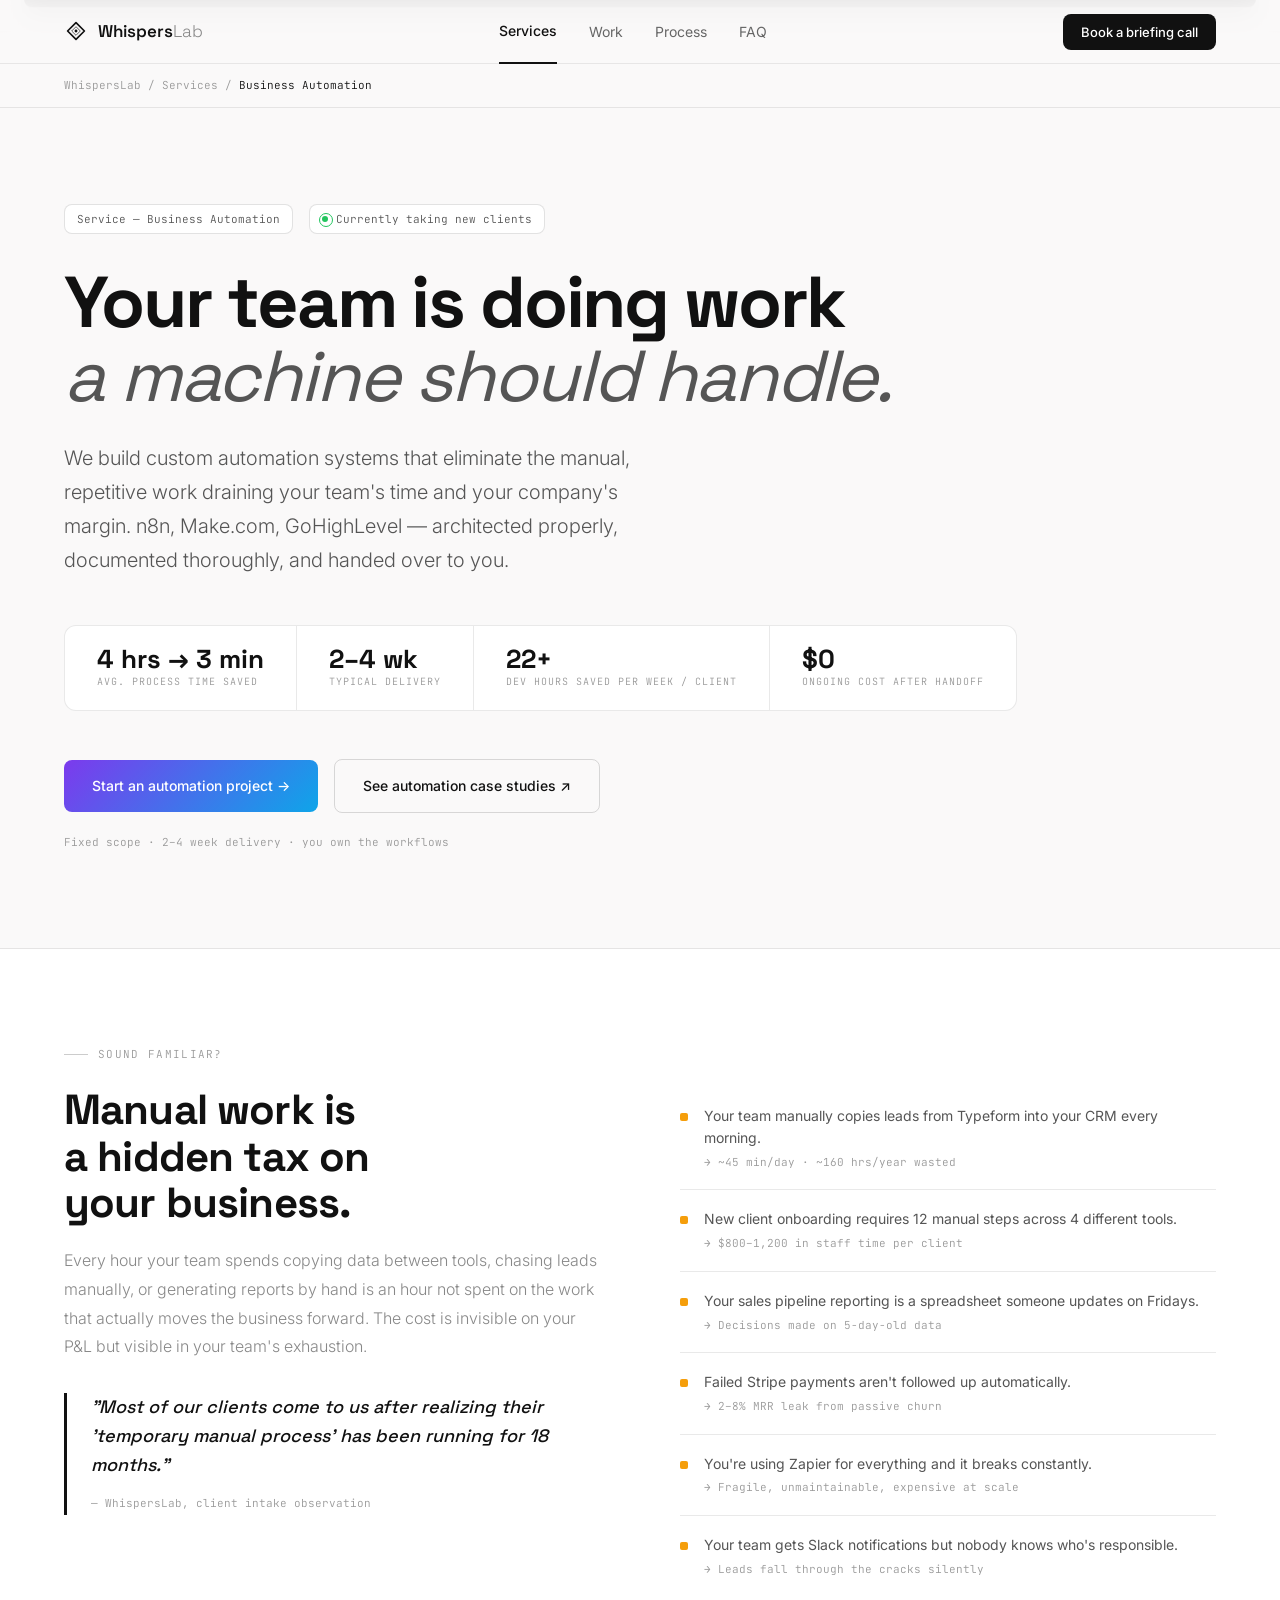
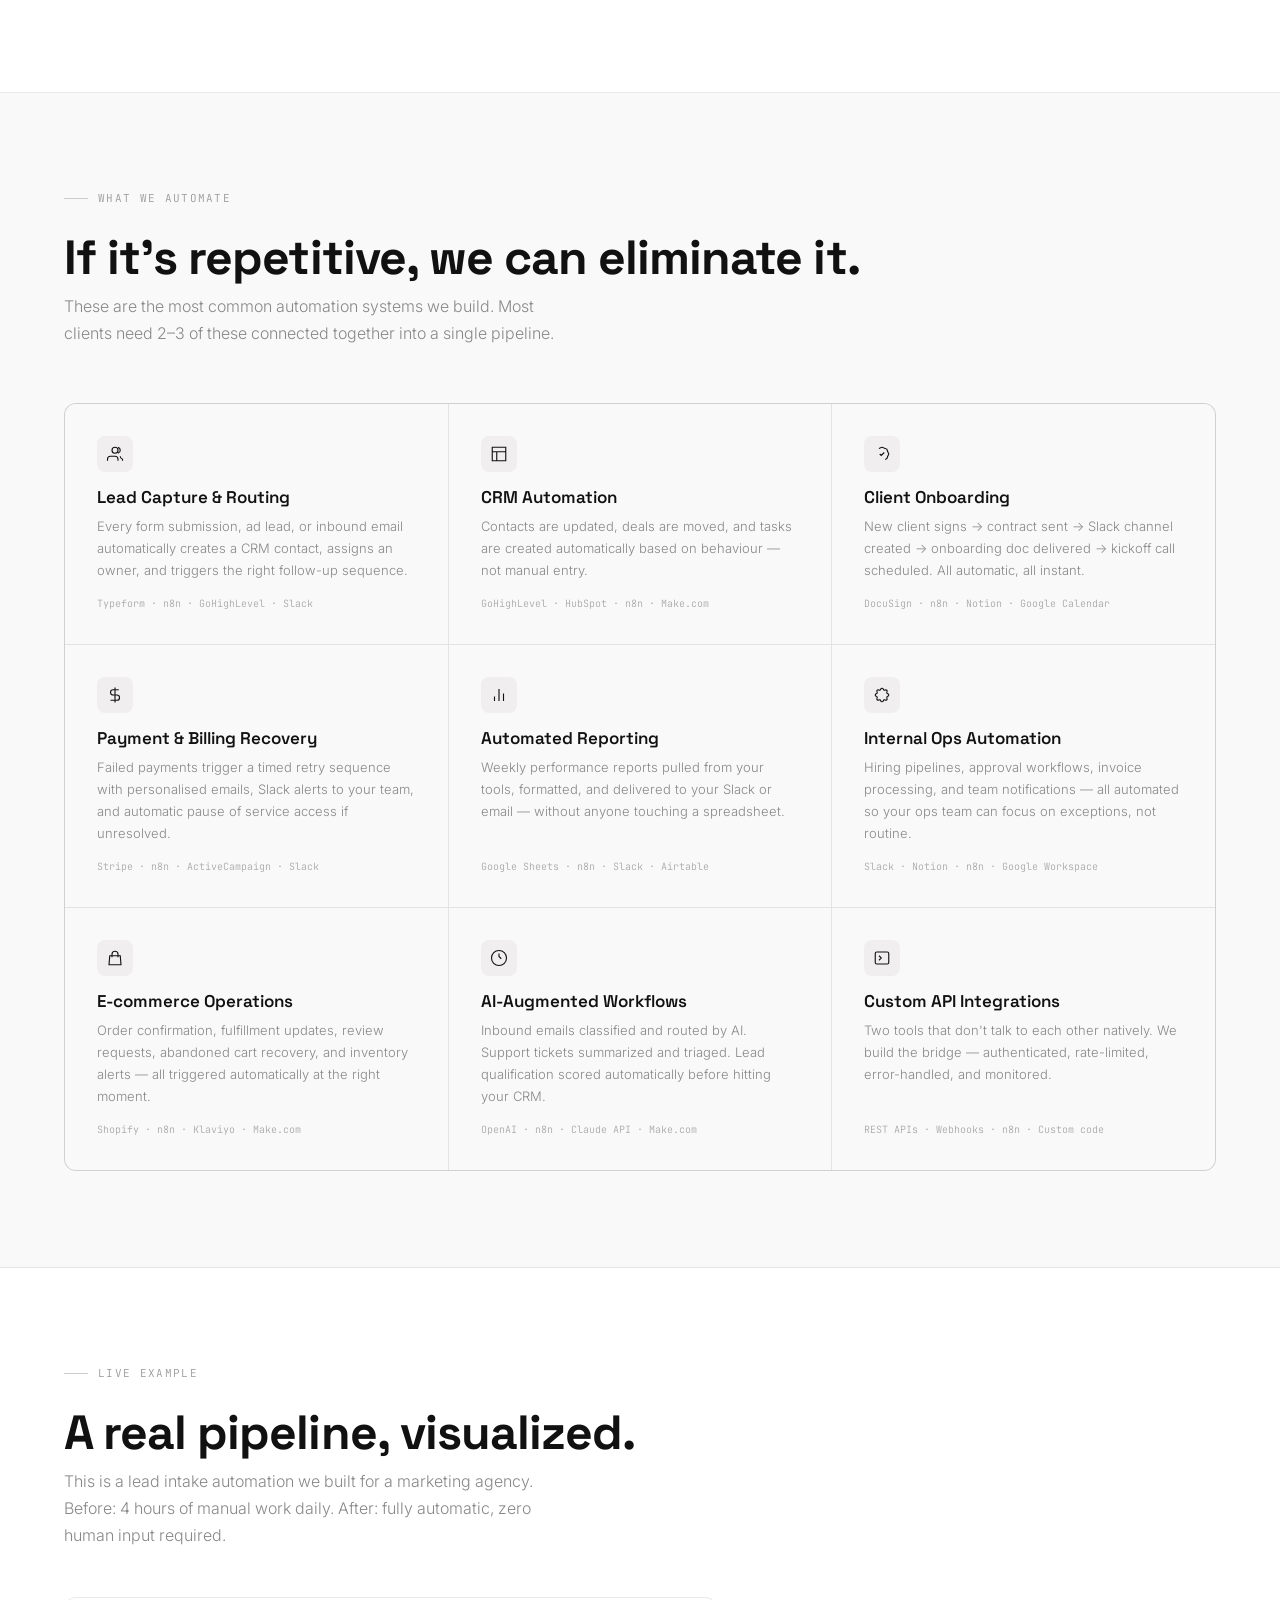
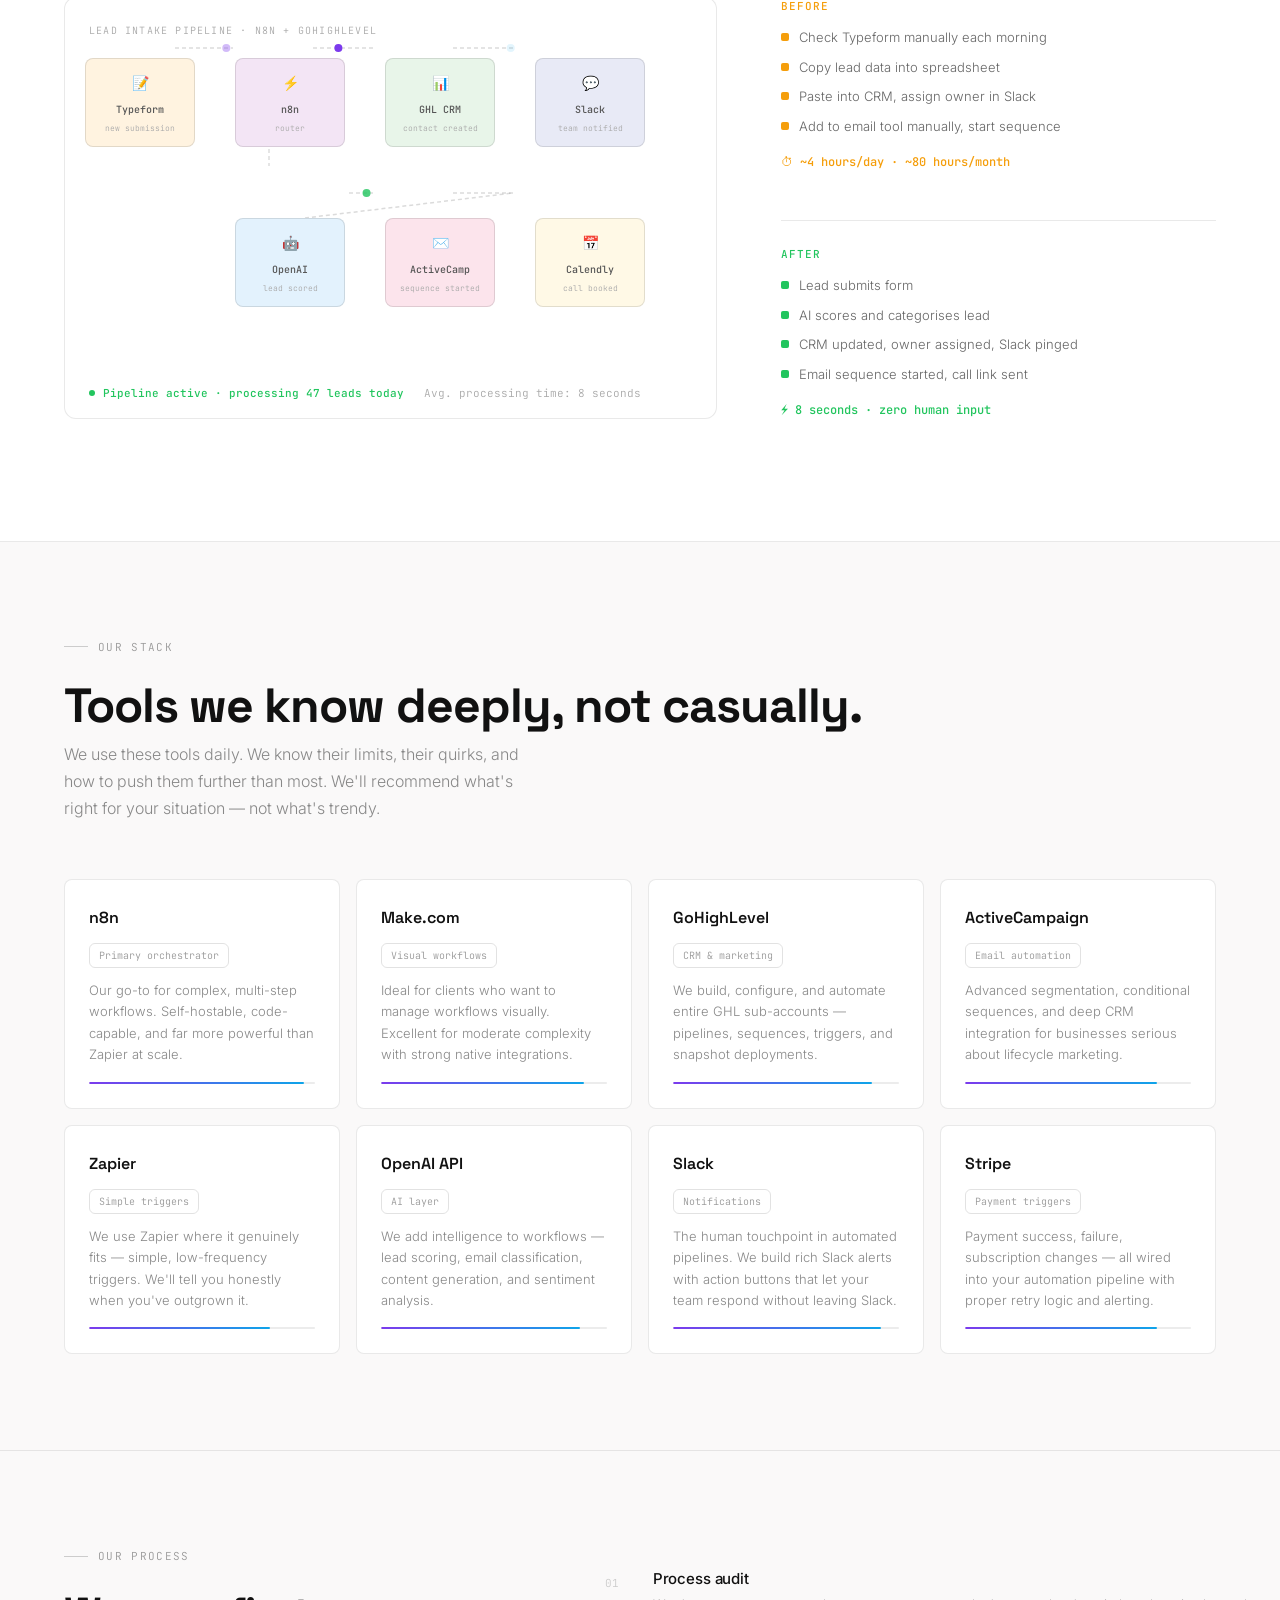
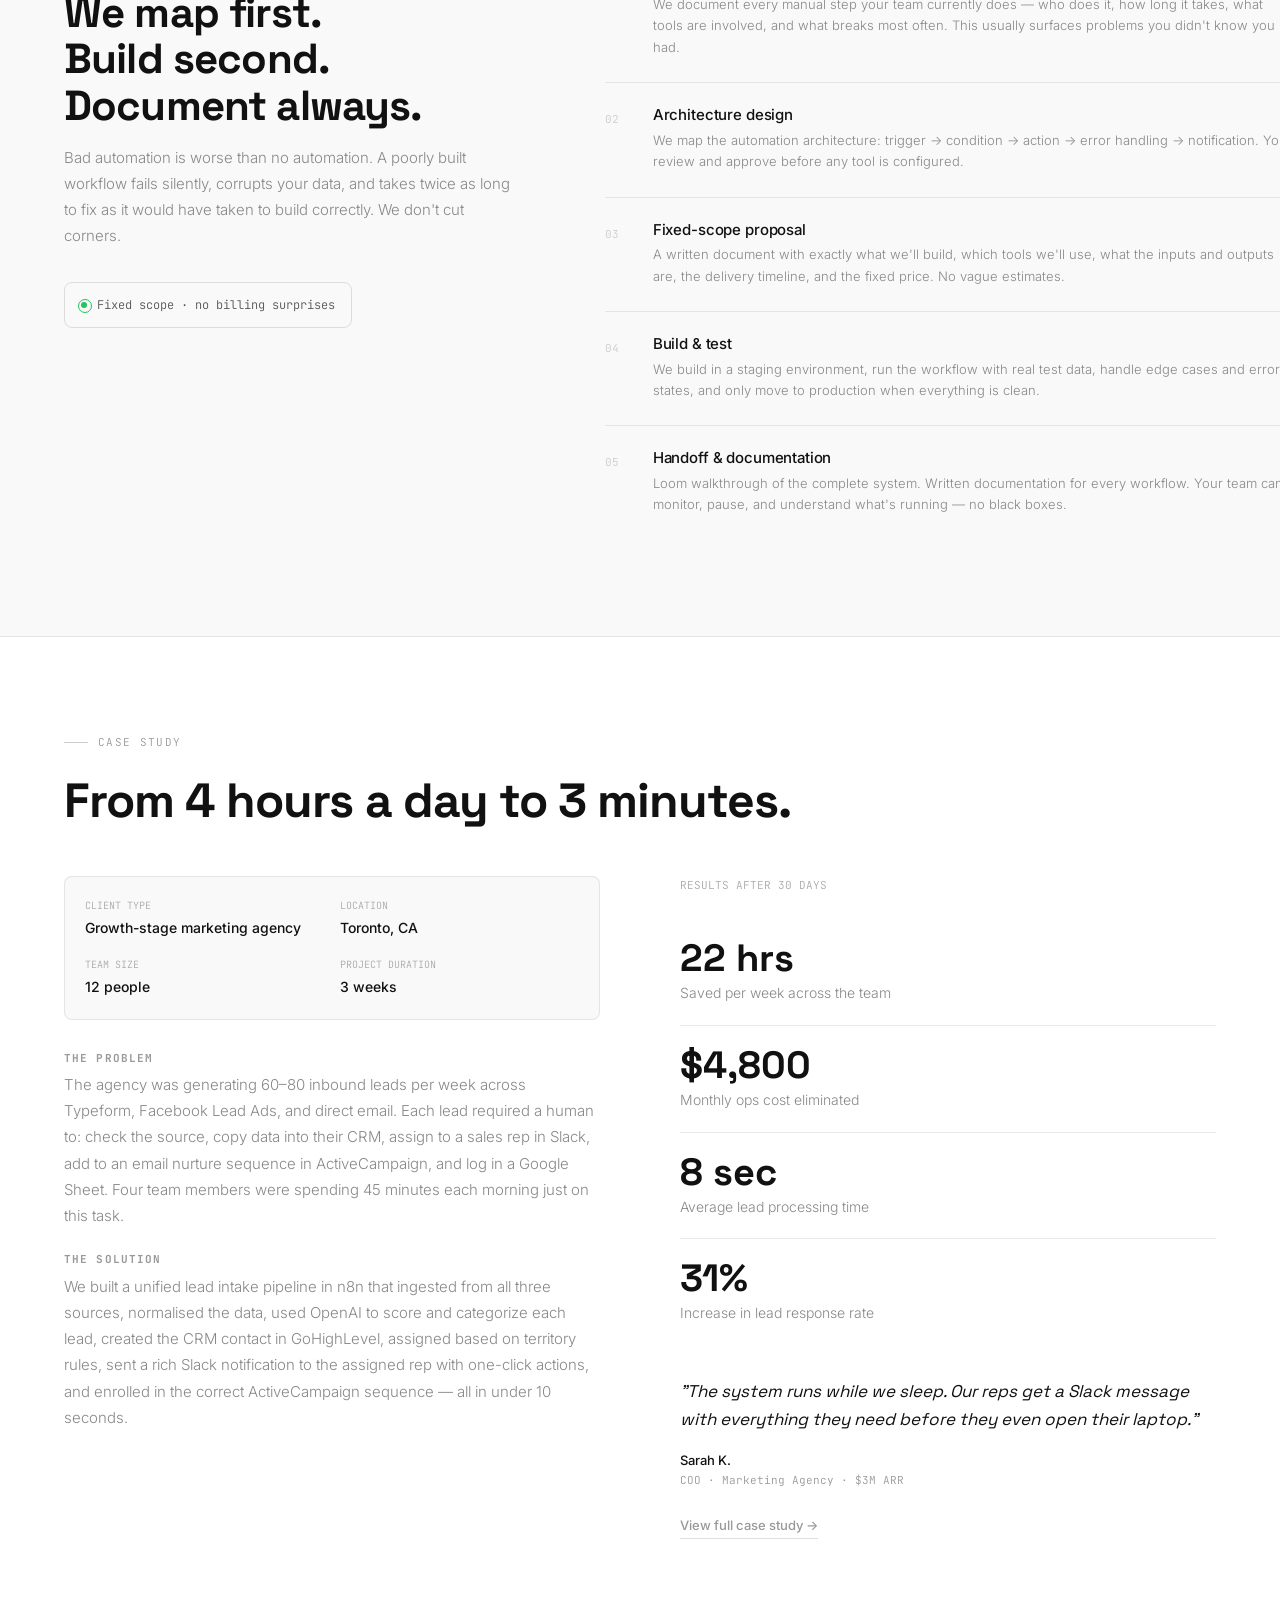
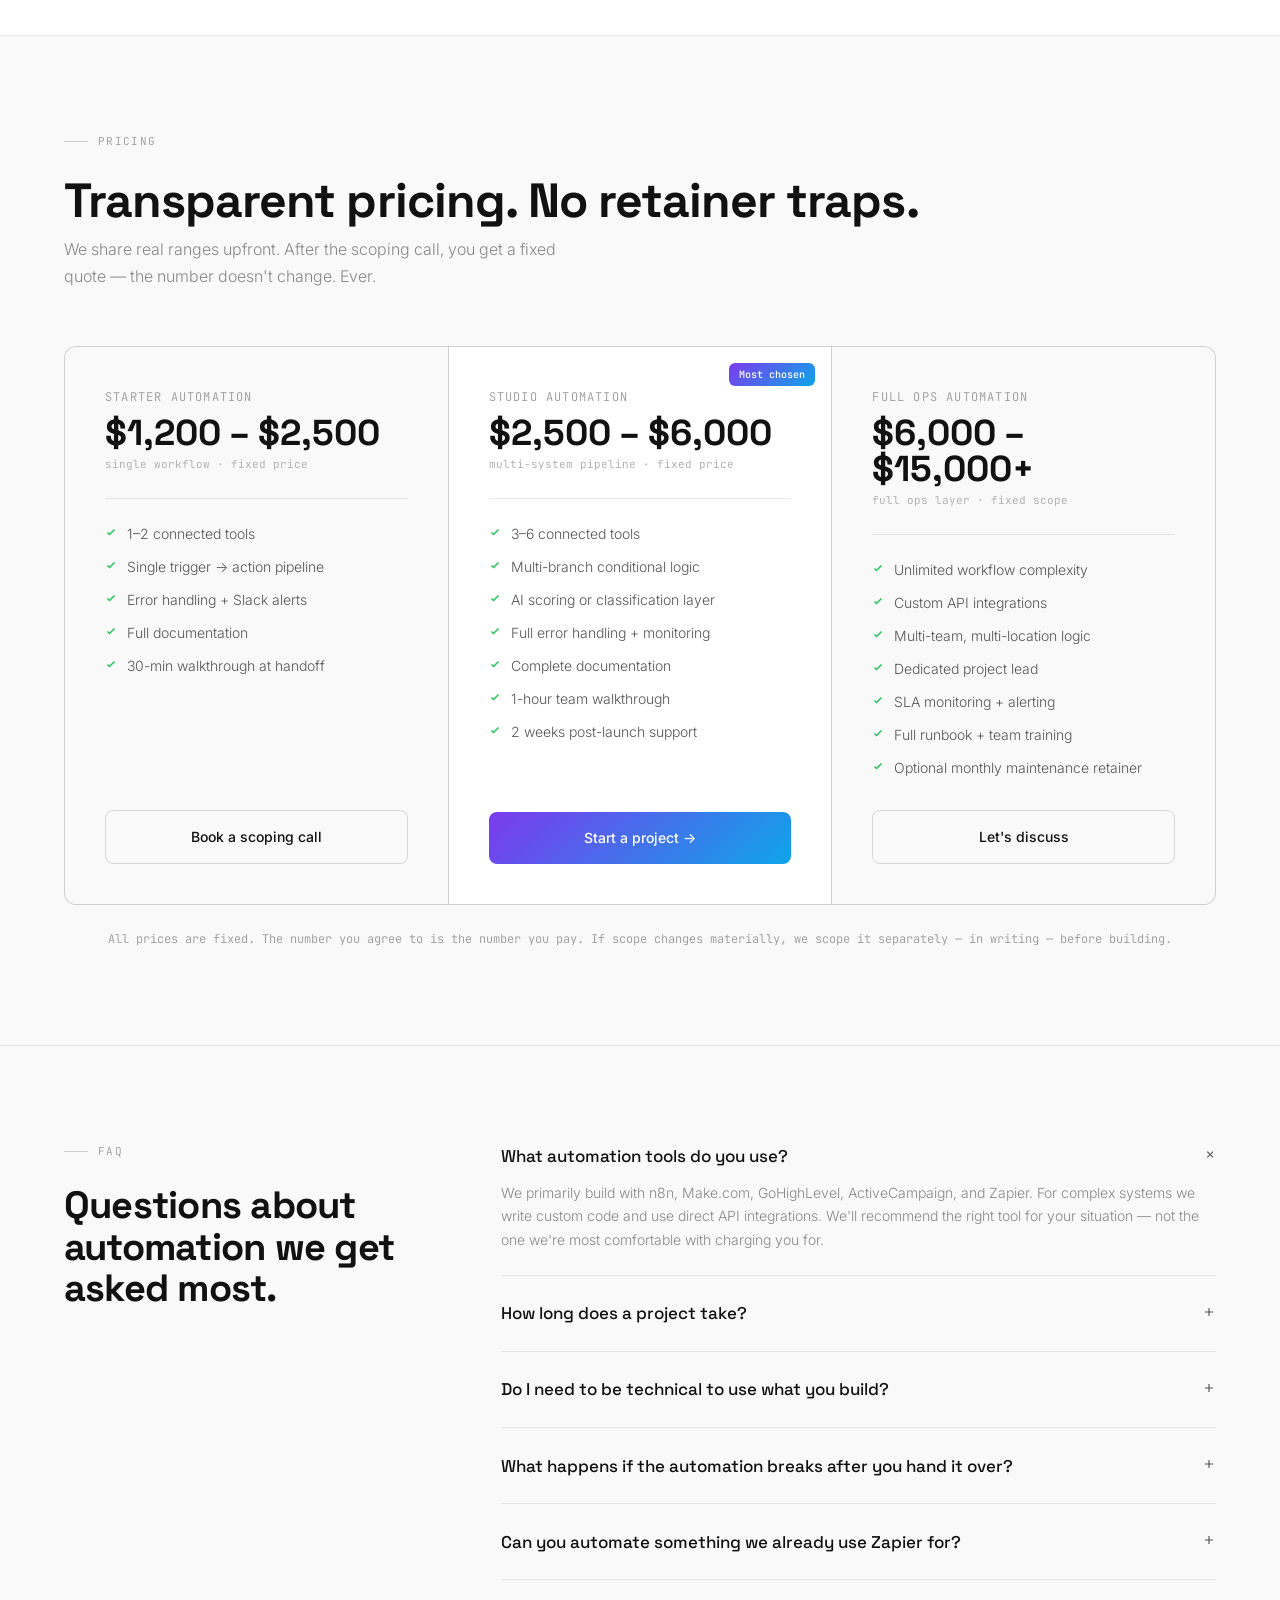
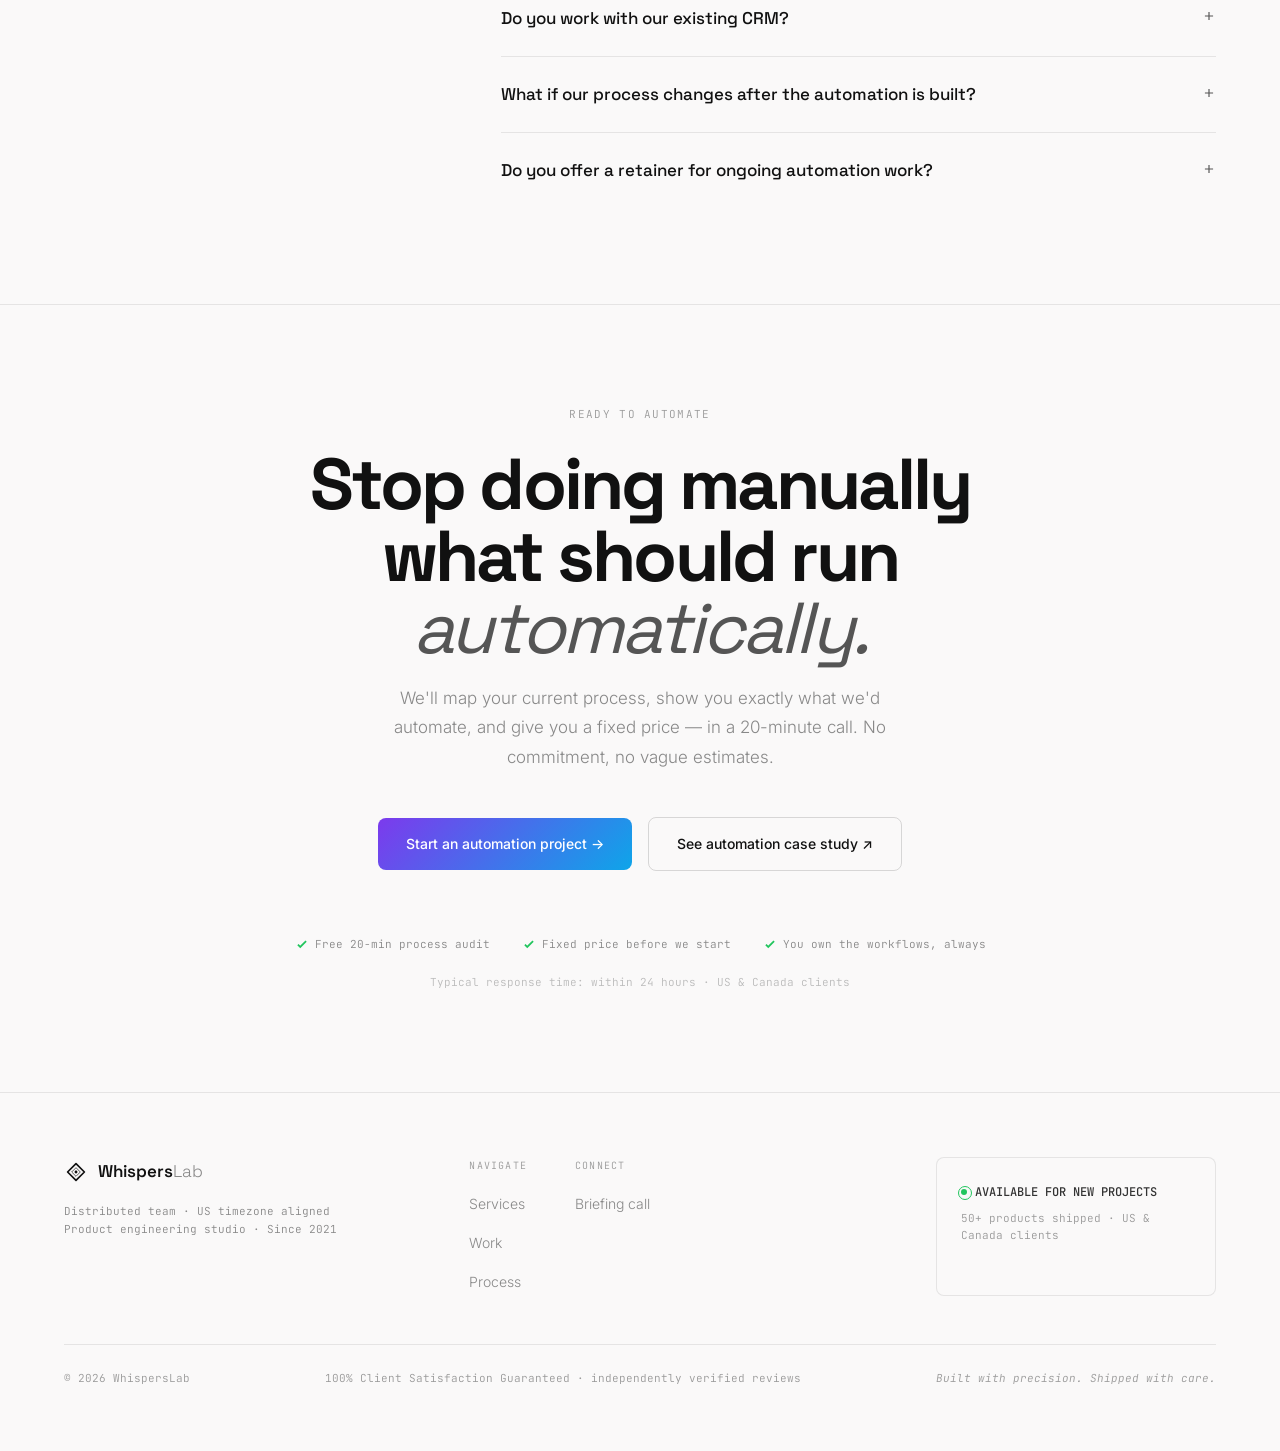
==== commit 696f5d69: "feat: implement Work and Contact pages Integrate dedicated Work and Contact pages into the routing s" ====
--- a/automation.html
+++ b/automation.html
@@ -2745,7 +2745,7 @@
               <span>Whispers<span style="font-weight:300;color:#888;">Lab</span></span>
             </a>
           </div>
-          <p class="footer-desc">Distributed team &middot; US timezone aligned<br>Top Rated on Upwork &middot; Since 2021</p>
+          <p class="footer-desc">Distributed team &middot; US timezone aligned<br>Product engineering studio &middot; Since 2021</p>
         </div>
 
         <div class="footer-col-center">
@@ -2762,7 +2762,6 @@
             <span class="footer-nav-label">Connect</span>
             <ul>
               <li><a href="/#cta">Briefing call</a></li>
-              <li><a href="https://upwork.com" target="_blank" referrerPolicy="no-referrer">Upwork Profile</a></li>
             </ul>
           </div>
         </div>
@@ -2780,7 +2779,7 @@
 
       <div class="footer-bottom">
         <p>&copy; 2026 WhispersLab</p>
-        <p>Top Rated on Upwork &middot; independently verified client reviews</p>
+        <p>100% Client Satisfaction Guaranteed &middot; independently verified reviews</p>
         <p class="italicized">Built with precision. Shipped with care.</p>
       </div>
     </div>
